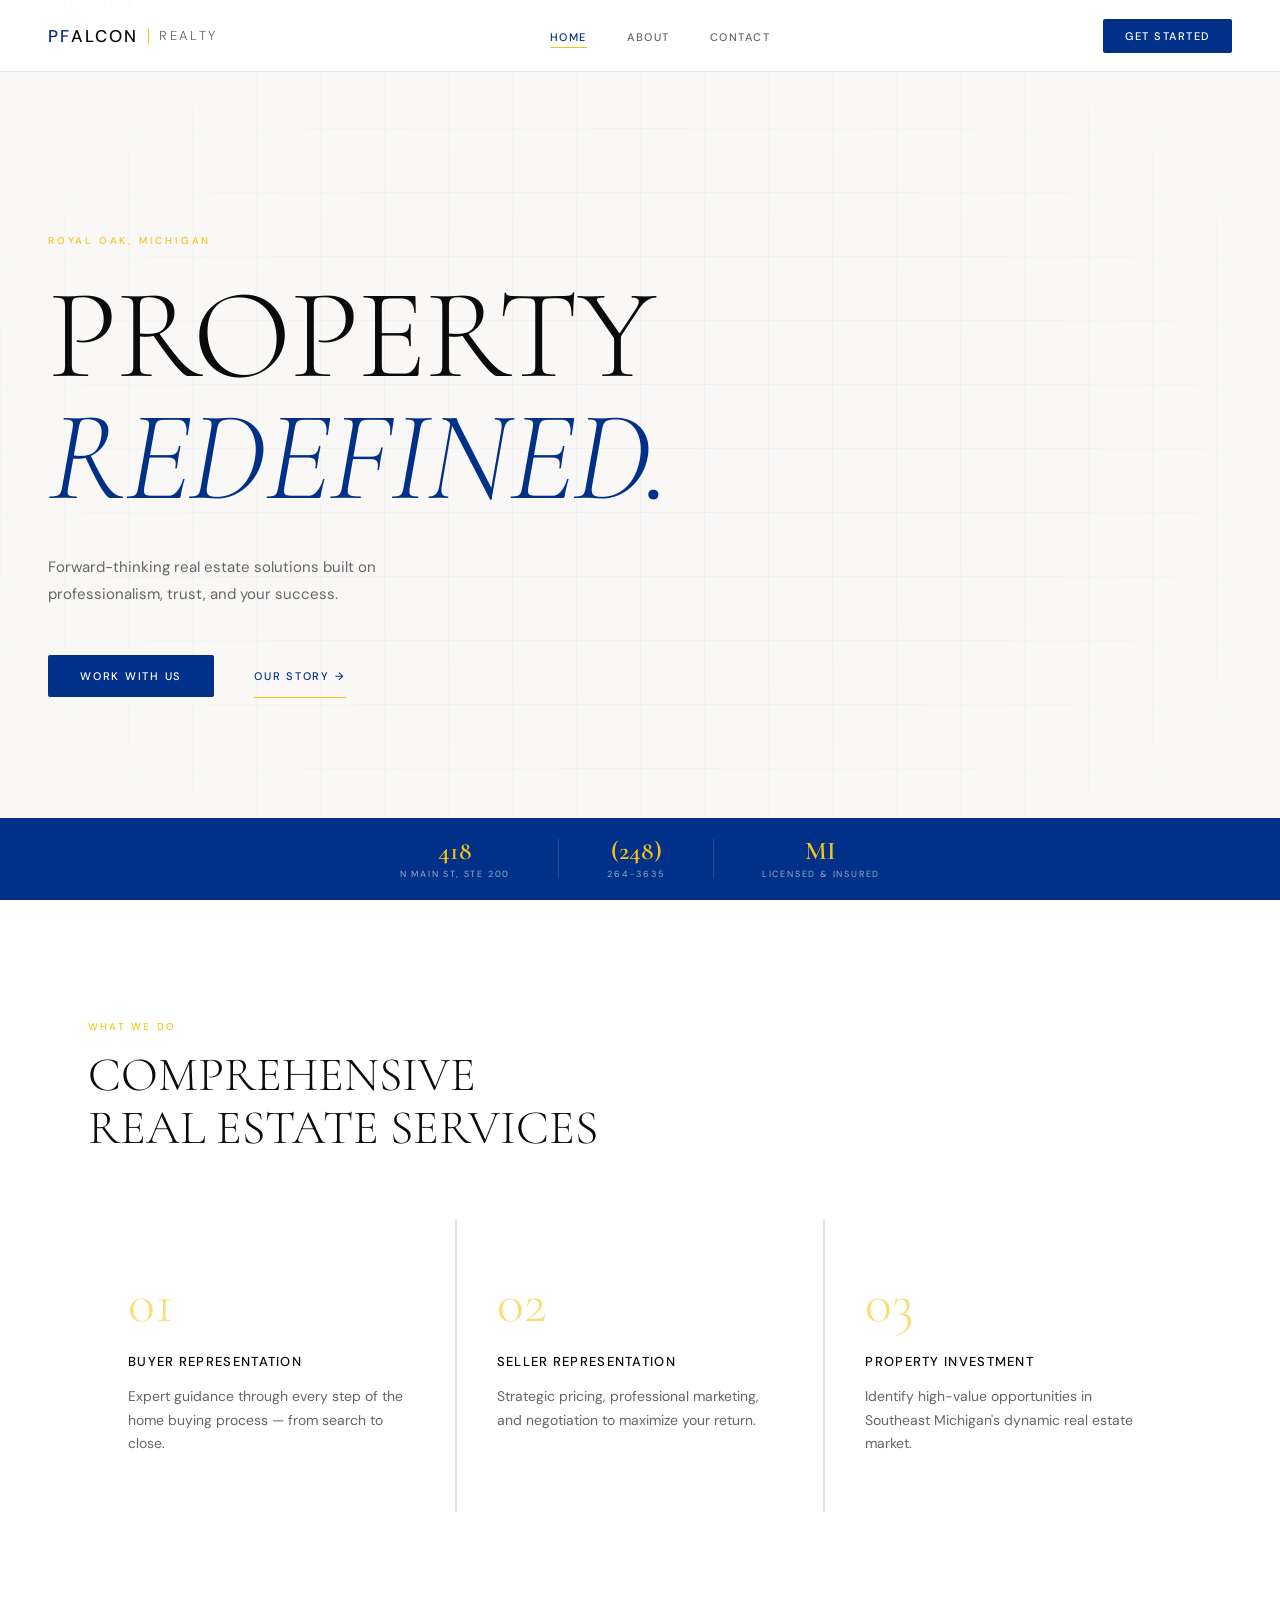
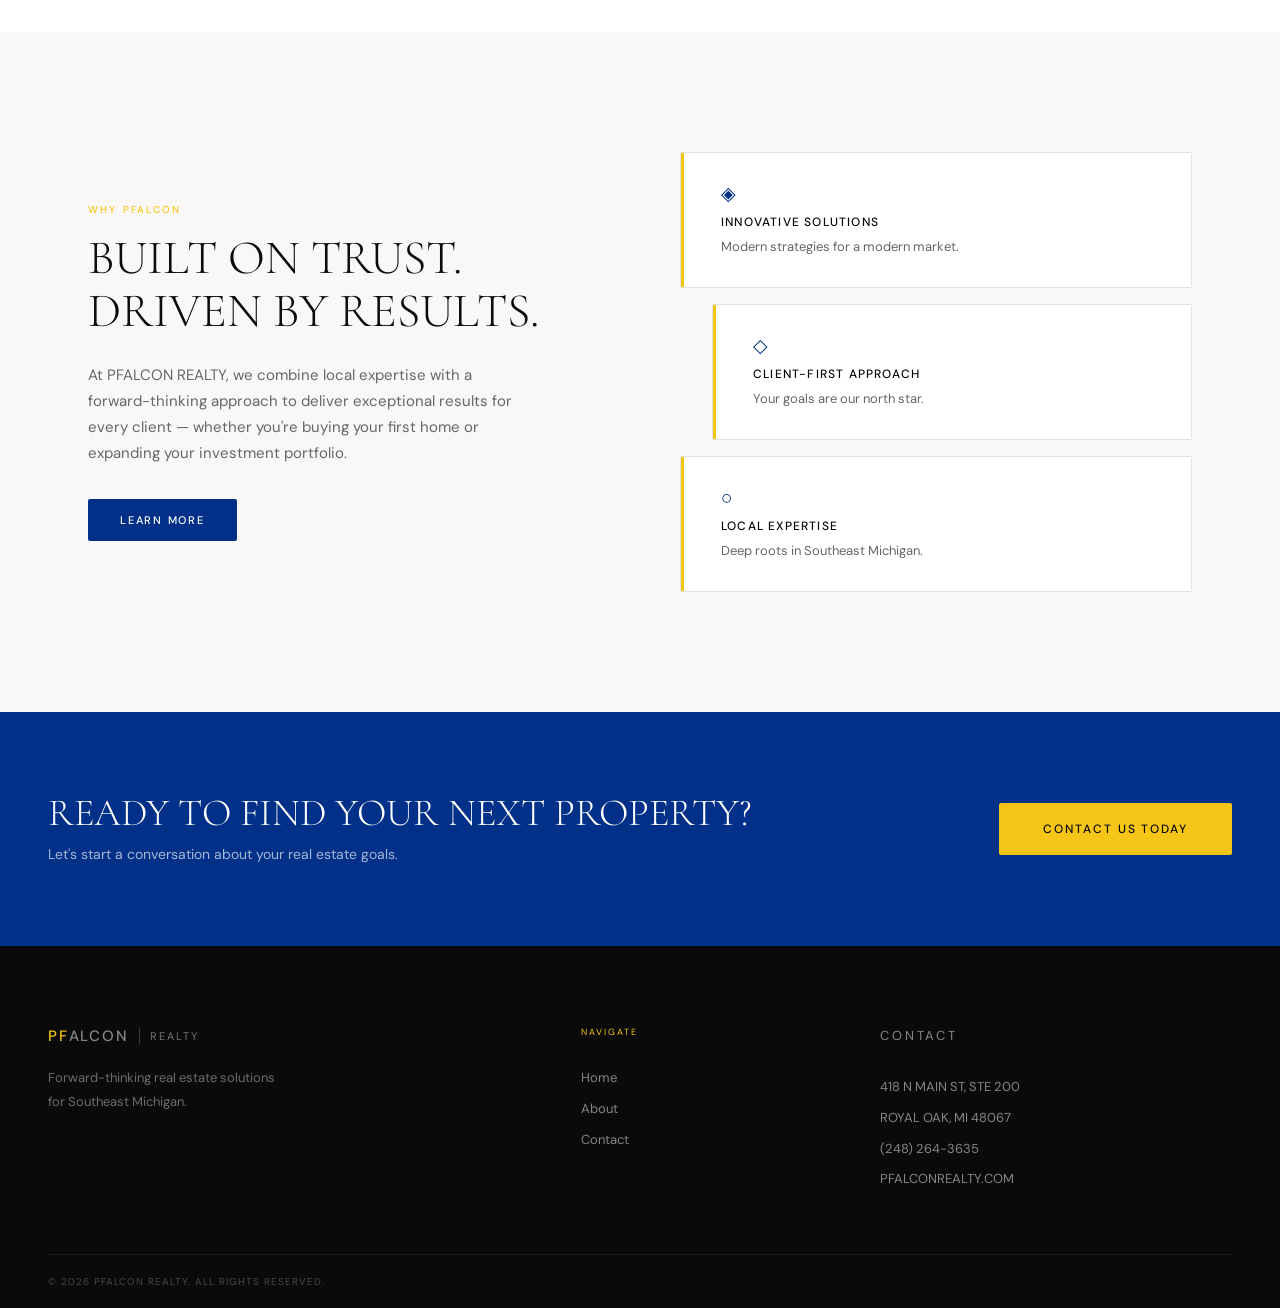
==== index.html @ b70e57a1 "Initial commit - PFALCON REALTY site" ====
<!DOCTYPE html>
<html lang="en">
<head>
<meta charset="UTF-8">
<meta name="viewport" content="width=device-width, initial-scale=1.0">
<title>PFALCON REALTY — Royal Oak, MI</title>
<link rel="preconnect" href="https://fonts.googleapis.com">
<link href="https://fonts.googleapis.com/css2?family=Cormorant+Garamond:wght@300;400;600&family=DM+Sans:wght@300;400;500&display=swap" rel="stylesheet">
<link rel="stylesheet" href="css/style.css">
</head>
<body>

<!-- NAV -->
<nav class="nav">
  <a href="index.html" class="wordmark">
    <span class="wm-pf">PF</span><span class="wm-alcon">ALCON</span>
    <span class="wm-divider"></span>
    <span class="wm-realty">REALTY</span>
  </a>
  <ul class="nav-links">
    <li><a href="index.html" class="active">HOME</a></li>
    <li><a href="about.html">ABOUT</a></li>
    <li><a href="contact.html">CONTACT</a></li>
  </ul>
  <a href="contact.html" class="nav-cta">GET STARTED</a>
  <button class="nav-toggle" aria-label="menu">
    <span></span><span></span>
  </button>
</nav>

<!-- MOBILE MENU -->
<div class="mobile-menu">
  <ul>
    <li><a href="index.html">HOME</a></li>
    <li><a href="about.html">ABOUT</a></li>
    <li><a href="contact.html">CONTACT</a></li>
    <li><a href="contact.html" class="mobile-cta">GET STARTED</a></li>
  </ul>
</div>

<!-- HERO -->
<section class="hero">
  <div class="hero-bg">
    <div class="hero-grid"></div>
  </div>
  <div class="hero-content">
    <div class="hero-eyebrow reveal">ROYAL OAK, MICHIGAN</div>
    <h1 class="hero-headline reveal reveal-delay-1">
      PROPERTY<br>
      <span class="headline-accent">REDEFINED.</span>
    </h1>
    <p class="hero-sub reveal reveal-delay-2">
      Forward-thinking real estate solutions built on<br>
      professionalism, trust, and your success.
    </p>
    <div class="hero-actions reveal reveal-delay-3">
      <a href="contact.html" class="btn-primary">WORK WITH US</a>
      <a href="about.html" class="btn-ghost">OUR STORY →</a>
    </div>
  </div>
  <div class="hero-stat-bar reveal reveal-delay-4">
    <div class="stat">
      <span class="stat-num">418</span>
      <span class="stat-label">N MAIN ST, STE 200</span>
    </div>
    <div class="stat-divider"></div>
    <div class="stat">
      <span class="stat-num">(248)</span>
      <span class="stat-label">264-3635</span>
    </div>
    <div class="stat-divider"></div>
    <div class="stat">
      <span class="stat-num">MI</span>
      <span class="stat-label">LICENSED & INSURED</span>
    </div>
  </div>
</section>

<!-- SERVICES -->
<section class="services">
  <div class="container">
    <div class="section-header reveal">
      <span class="section-tag">WHAT WE DO</span>
      <h2>COMPREHENSIVE<br>REAL ESTATE SERVICES</h2>
    </div>
    <div class="services-grid">
      <div class="service-card reveal">
        <div class="service-num">01</div>
        <h3>BUYER REPRESENTATION</h3>
        <p>Expert guidance through every step of the home buying process — from search to close.</p>
        <div class="service-line"></div>
      </div>
      <div class="service-card reveal reveal-delay-1">
        <div class="service-num">02</div>
        <h3>SELLER REPRESENTATION</h3>
        <p>Strategic pricing, professional marketing, and negotiation to maximize your return.</p>
        <div class="service-line"></div>
      </div>
      <div class="service-card reveal reveal-delay-2">
        <div class="service-num">03</div>
        <h3>PROPERTY INVESTMENT</h3>
        <p>Identify high-value opportunities in Southeast Michigan's dynamic real estate market.</p>
        <div class="service-line"></div>
      </div>
    </div>
  </div>
</section>

<!-- VALUE PROP -->
<section class="value">
  <div class="value-inner">
    <div class="value-text reveal">
      <span class="section-tag">WHY PFALCON</span>
      <h2>BUILT ON TRUST.<br>DRIVEN BY RESULTS.</h2>
      <p>At PFALCON REALTY, we combine local expertise with a forward-thinking approach to deliver exceptional results for every client — whether you're buying your first home or expanding your investment portfolio.</p>
      <a href="about.html" class="btn-primary" style="margin-top:2rem;display:inline-block;">LEARN MORE</a>
    </div>
    <div class="value-visual reveal reveal-delay-1">
      <div class="value-card">
        <div class="vc-accent"></div>
        <div class="vc-content">
          <div class="vc-icon">◈</div>
          <h4>INNOVATIVE SOLUTIONS</h4>
          <p>Modern strategies for a modern market.</p>
        </div>
      </div>
      <div class="value-card offset">
        <div class="vc-accent"></div>
        <div class="vc-content">
          <div class="vc-icon">◇</div>
          <h4>CLIENT-FIRST APPROACH</h4>
          <p>Your goals are our north star.</p>
        </div>
      </div>
      <div class="value-card">
        <div class="vc-accent"></div>
        <div class="vc-content">
          <div class="vc-icon">○</div>
          <h4>LOCAL EXPERTISE</h4>
          <p>Deep roots in Southeast Michigan.</p>
        </div>
      </div>
    </div>
  </div>
</section>

<!-- CTA STRIP -->
<section class="cta-strip reveal">
  <div class="cta-strip-inner">
    <div class="cta-strip-text">
      <h2>READY TO FIND YOUR NEXT PROPERTY?</h2>
      <p>Let's start a conversation about your real estate goals.</p>
    </div>
    <a href="contact.html" class="btn-primary btn-large">CONTACT US TODAY</a>
  </div>
</section>

<!-- FOOTER -->
<footer class="footer">
  <div class="footer-inner">
    <div class="footer-brand">
      <div class="wordmark wordmark-sm">
        <span class="wm-pf">PF</span><span class="wm-alcon">ALCON</span>
        <span class="wm-divider"></span>
        <span class="wm-realty">REALTY</span>
      </div>
      <p>Forward-thinking real estate solutions<br>for Southeast Michigan.</p>
    </div>
    <div class="footer-links">
      <span class="footer-label">NAVIGATE</span>
      <a href="index.html">Home</a>
      <a href="about.html">About</a>
      <a href="contact.html">Contact</a>
    </div>
    <div class="footer-contact">
      <span class="footer-label">CONTACT</span>
      <span>418 N MAIN ST, STE 200</span>
      <span>ROYAL OAK, MI 48067</span>
      <a href="tel:2482643635">(248) 264-3635</a>
      <a href="http://www.pfalconrealty.com">PFALCONREALTY.COM</a>
    </div>
  </div>
  <div class="footer-bottom">
    <span>© 2026 PFALCON REALTY. ALL RIGHTS RESERVED.</span>
  </div>
</footer>

<script src="js/main.js"></script>
</body>
</html>
---- css/style.css ----
/* ── PFALCON REALTY — Global Styles ──────────────────────────────────────── */

:root {
  --maize: #F5C518;
  --maize-light: #FDE87A;
  --blue: #003087;
  --blue-mid: #0047AB;
  --silver: #C0C0C0;
  --white: #FFFFFF;
  --off-white: #F9F8F6;
  --dark: #0A0A0A;
  --dark-mid: #1A1A1A;
  --text: #2C2C2C;
  --text-mid: #666666;
  --border: #E5E3DF;

  --font-display: 'Cormorant Garamond', Georgia, serif;
  --font-body: 'DM Sans', sans-serif;

  --nav-h: 72px;
  --max-w: 1200px;
  --radius: 2px;
  --transition: 0.3s cubic-bezier(0.4, 0, 0.2, 1);
}

*, *::before, *::after { box-sizing: border-box; margin: 0; padding: 0; }

html { scroll-behavior: smooth; }

body {
  font-family: var(--font-body);
  color: var(--text);
  background: var(--white);
  -webkit-font-smoothing: antialiased;
  overflow-x: hidden;
}

img { max-width: 100%; display: block; }
a { text-decoration: none; color: inherit; }

/* ── WORDMARK ──────────────────────────────────────────────────────────────── */
.wordmark {
  display: flex;
  align-items: center;
  gap: 0;
  font-family: var(--font-body);
  font-weight: 500;
  font-size: 17px;
  letter-spacing: 0.12em;
  color: var(--dark);
  text-decoration: none;
}

.wm-pf { color: var(--blue); font-weight: 500; }
.wm-alcon { color: var(--dark); }

.wm-divider {
  display: inline-block;
  width: 1px;
  height: 16px;
  background: var(--maize);
  margin: 0 10px;
}

.wm-realty {
  color: var(--text-mid);
  font-size: 13px;
  letter-spacing: 0.18em;
  font-weight: 300;
}

.wordmark-sm { font-size: 15px; }
.wordmark-sm .wm-realty { font-size: 11px; }

/* ── NAV ───────────────────────────────────────────────────────────────────── */
.nav {
  position: fixed;
  top: 0; left: 0; right: 0;
  height: var(--nav-h);
  display: flex;
  align-items: center;
  justify-content: space-between;
  padding: 0 48px;
  background: rgba(255,255,255,0.96);
  backdrop-filter: blur(12px);
  border-bottom: 1px solid var(--border);
  z-index: 100;
  transition: var(--transition);
}

.nav.scrolled {
  box-shadow: 0 2px 24px rgba(0,0,0,0.06);
}

.nav-links {
  display: flex;
  list-style: none;
  gap: 40px;
}

.nav-links a {
  font-family: var(--font-body);
  font-size: 11px;
  font-weight: 500;
  letter-spacing: 0.14em;
  color: var(--text-mid);
  transition: color var(--transition);
  position: relative;
  padding-bottom: 2px;
}

.nav-links a::after {
  content: '';
  position: absolute;
  bottom: -2px; left: 0;
  width: 0; height: 1.5px;
  background: var(--maize);
  transition: width var(--transition);
}

.nav-links a:hover,
.nav-links a.active {
  color: var(--blue);
}

.nav-links a.active::after,
.nav-links a:hover::after { width: 100%; }

.nav-cta {
  font-family: var(--font-body);
  font-size: 11px;
  font-weight: 500;
  letter-spacing: 0.14em;
  color: var(--white);
  background: var(--blue);
  padding: 10px 22px;
  border-radius: var(--radius);
  transition: background var(--transition), transform var(--transition);
}

.nav-cta:hover {
  background: var(--blue-mid);
  transform: translateY(-1px);
}

.nav-toggle {
  display: none;
  flex-direction: column;
  gap: 5px;
  background: none;
  border: none;
  cursor: pointer;
  padding: 4px;
}

.nav-toggle span {
  display: block;
  width: 22px;
  height: 1.5px;
  background: var(--dark);
  transition: var(--transition);
}

/* ── MOBILE MENU ──────────────────────────────────────────────────────────── */
.mobile-menu {
  position: fixed;
  top: var(--nav-h);
  left: 0; right: 0;
  background: var(--white);
  border-bottom: 1px solid var(--border);
  padding: 24px 48px;
  z-index: 99;
  transform: translateY(-110%);
  transition: transform var(--transition);
}

.mobile-menu.open { transform: translateY(0); }

.mobile-menu ul { list-style: none; }

.mobile-menu li { 
  padding: 12px 0;
  border-bottom: 1px solid var(--border);
}

.mobile-menu a {
  font-family: var(--font-body);
  font-size: 13px;
  font-weight: 500;
  letter-spacing: 0.12em;
  color: var(--text);
}

.mobile-cta {
  color: var(--blue) !important;
}

/* ── BUTTONS ──────────────────────────────────────────────────────────────── */
.btn-primary {
  display: inline-block;
  font-family: var(--font-body);
  font-size: 11px;
  font-weight: 500;
  letter-spacing: 0.16em;
  color: var(--white);
  background: var(--blue);
  padding: 14px 32px;
  border-radius: var(--radius);
  transition: background var(--transition), transform var(--transition), box-shadow var(--transition);
  border: none;
  cursor: pointer;
}

.btn-primary:hover {
  background: var(--blue-mid);
  transform: translateY(-2px);
  box-shadow: 0 8px 24px rgba(0,48,135,0.25);
}

.btn-ghost {
  display: inline-block;
  font-family: var(--font-body);
  font-size: 11px;
  font-weight: 500;
  letter-spacing: 0.16em;
  color: var(--blue);
  padding: 14px 0;
  border-bottom: 1.5px solid var(--maize);
  transition: color var(--transition);
}

.btn-ghost:hover { color: var(--blue-mid); }

.btn-large { padding: 18px 44px; font-size: 12px; }
.btn-full { width: 100%; text-align: center; }

/* ── TYPOGRAPHY UTILITIES ─────────────────────────────────────────────────── */
.section-tag {
  display: block;
  font-family: var(--font-body);
  font-size: 10px;
  font-weight: 500;
  letter-spacing: 0.22em;
  color: var(--maize);
  margin-bottom: 16px;
}

h1, h2, h3 {
  font-family: var(--font-display);
  font-weight: 300;
  line-height: 1.1;
}

h2 {
  font-size: clamp(2rem, 4vw, 3rem);
  margin-bottom: 24px;
}

h3 {
  font-size: 1.1rem;
  font-family: var(--font-body);
  font-weight: 500;
  letter-spacing: 0.08em;
  margin-bottom: 12px;
}

p {
  font-size: 15px;
  line-height: 1.75;
  color: var(--text-mid);
}

.container {
  max-width: var(--max-w);
  margin: 0 auto;
  padding: 0 48px;
}

/* ── REVEAL ANIMATIONS ────────────────────────────────────────────────────── */
.reveal {
  opacity: 0;
  transform: translateY(24px);
  transition: opacity 0.7s ease, transform 0.7s ease;
}

.reveal.visible {
  opacity: 1;
  transform: translateY(0);
}

.reveal-delay-1 { transition-delay: 0.12s; }
.reveal-delay-2 { transition-delay: 0.24s; }
.reveal-delay-3 { transition-delay: 0.36s; }
.reveal-delay-4 { transition-delay: 0.48s; }

/* ── SECTION HEADERS ──────────────────────────────────────────────────────── */
.section-header {
  margin-bottom: 64px;
}

.section-header h2 { color: var(--dark); }

/* ── HERO ─────────────────────────────────────────────────────────────────── */
.hero {
  min-height: 100vh;
  display: flex;
  flex-direction: column;
  justify-content: center;
  padding: calc(var(--nav-h) + 80px) 48px 0;
  position: relative;
  overflow: hidden;
  background: var(--off-white);
}

.hero-bg {
  position: absolute;
  inset: 0;
  pointer-events: none;
}

.hero-grid {
  position: absolute;
  inset: 0;
  background-image:
    linear-gradient(rgba(0,48,135,0.04) 1px, transparent 1px),
    linear-gradient(90deg, rgba(0,48,135,0.04) 1px, transparent 1px);
  background-size: 64px 64px;
  mask-image: radial-gradient(ellipse 80% 80% at 50% 50%, black, transparent);
}

.hero-content {
  max-width: var(--max-w);
  margin: 0 auto;
  width: 100%;
  padding-bottom: 120px;
}

.hero-eyebrow {
  font-family: var(--font-body);
  font-size: 10px;
  font-weight: 500;
  letter-spacing: 0.28em;
  color: var(--maize);
  margin-bottom: 28px;
  display: block;
}

.hero-headline {
  font-family: var(--font-display);
  font-size: clamp(4rem, 10vw, 8rem);
  font-weight: 300;
  line-height: 0.95;
  color: var(--dark);
  margin-bottom: 36px;
  letter-spacing: -0.01em;
}

.headline-accent {
  color: var(--blue);
  font-style: italic;
}

.hero-sub {
  font-size: 15px;
  line-height: 1.75;
  color: var(--text-mid);
  max-width: 480px;
  margin-bottom: 48px;
}

.hero-actions {
  display: flex;
  align-items: center;
  gap: 40px;
}

.hero-stat-bar {
  position: absolute;
  bottom: 0; left: 0; right: 0;
  display: flex;
  align-items: center;
  justify-content: center;
  gap: 0;
  background: var(--blue);
  padding: 20px 48px;
}

.stat {
  display: flex;
  flex-direction: column;
  align-items: center;
  padding: 0 48px;
}

.stat-num {
  font-family: var(--font-display);
  font-size: 1.6rem;
  font-weight: 600;
  color: var(--maize);
  line-height: 1;
}

.stat-label {
  font-family: var(--font-body);
  font-size: 9px;
  letter-spacing: 0.2em;
  color: rgba(255,255,255,0.6);
  margin-top: 4px;
}

.stat-divider {
  width: 1px;
  height: 40px;
  background: rgba(255,255,255,0.15);
}

/* ── SERVICES ─────────────────────────────────────────────────────────────── */
.services {
  padding: 120px 0;
  background: var(--white);
}

.services-grid {
  display: grid;
  grid-template-columns: repeat(3, 1fr);
  gap: 2px;
  background: var(--border);
}

.service-card {
  background: var(--white);
  padding: 56px 40px;
  position: relative;
  transition: background var(--transition);
}

.service-card:hover {
  background: var(--off-white);
}

.service-num {
  font-family: var(--font-display);
  font-size: 3.5rem;
  font-weight: 300;
  color: var(--maize);
  line-height: 1;
  margin-bottom: 24px;
  opacity: 0.6;
}

.service-card h3 {
  color: var(--dark);
  margin-bottom: 16px;
  font-size: 13px;
  letter-spacing: 0.1em;
}

.service-card p {
  font-size: 14px;
  line-height: 1.7;
}

.service-line {
  position: absolute;
  bottom: 0; left: 40px;
  width: 0; height: 2px;
  background: var(--maize);
  transition: width 0.5s ease;
}

.service-card:hover .service-line { width: calc(100% - 80px); }

/* ── VALUE SECTION ────────────────────────────────────────────────────────── */
.value {
  background: var(--off-white);
  padding: 120px 0;
}

.value-inner {
  max-width: var(--max-w);
  margin: 0 auto;
  padding: 0 48px;
  display: grid;
  grid-template-columns: 1fr 1fr;
  gap: 80px;
  align-items: center;
}

.value-text h2 { color: var(--dark); }
.value-text p { max-width: 440px; }

.value-visual {
  display: flex;
  flex-direction: column;
  gap: 16px;
}

.value-card {
  background: var(--white);
  border: 1px solid var(--border);
  border-radius: var(--radius);
  padding: 28px 32px;
  position: relative;
  overflow: hidden;
  transition: transform var(--transition), box-shadow var(--transition);
}

.value-card:hover {
  transform: translateX(8px);
  box-shadow: -4px 0 0 var(--maize), 0 4px 24px rgba(0,0,0,0.06);
}

.value-card.offset { margin-left: 32px; }

.vc-accent {
  position: absolute;
  left: 0; top: 0; bottom: 0;
  width: 3px;
  background: var(--maize);
}

.vc-content { padding-left: 8px; }

.vc-icon {
  font-size: 1.2rem;
  color: var(--blue);
  margin-bottom: 8px;
}

.value-card h4 {
  font-family: var(--font-body);
  font-size: 12px;
  font-weight: 500;
  letter-spacing: 0.1em;
  color: var(--dark);
  margin-bottom: 6px;
}

.value-card p { font-size: 13px; }

/* ── CTA STRIP ────────────────────────────────────────────────────────────── */
.cta-strip {
  background: var(--blue);
  padding: 80px 48px;
}

.cta-strip-inner {
  max-width: var(--max-w);
  margin: 0 auto;
  display: flex;
  align-items: center;
  justify-content: space-between;
  gap: 40px;
}

.cta-strip-text h2 {
  color: var(--white);
  font-size: clamp(1.5rem, 3vw, 2.4rem);
  margin-bottom: 8px;
}

.cta-strip-text p {
  color: rgba(255,255,255,0.65);
  font-size: 14px;
}

.cta-strip .btn-primary {
  background: var(--maize);
  color: var(--dark);
  white-space: nowrap;
}

.cta-strip .btn-primary:hover {
  background: var(--maize-light);
  box-shadow: 0 8px 24px rgba(245,197,24,0.35);
}

/* ── FOOTER ───────────────────────────────────────────────────────────────── */
.footer {
  background: var(--dark);
  padding: 80px 48px 0;
}

.footer-inner {
  max-width: var(--max-w);
  margin: 0 auto;
  display: grid;
  grid-template-columns: 2fr 1fr 1.5fr;
  gap: 64px;
  padding-bottom: 64px;
  border-bottom: 1px solid rgba(255,255,255,0.08);
}

.footer-brand .wordmark { margin-bottom: 20px; }
.footer-brand .wm-alcon,
.footer-brand .wm-realty { color: rgba(255,255,255,0.5); }
.footer-brand .wm-pf { color: var(--maize); }
.footer-brand .wm-divider { background: rgba(255,255,255,0.2); }
.footer-brand p { font-size: 13px; color: rgba(255,255,255,0.4); line-height: 1.8; }

.footer-label {
  display: block;
  font-size: 9px;
  letter-spacing: 0.22em;
  color: var(--maize);
  margin-bottom: 20px;
}

.footer-links,
.footer-contact {
  display: flex;
  flex-direction: column;
  gap: 10px;
}

.footer-links a,
.footer-contact a,
.footer-contact span {
  font-size: 13px;
  color: rgba(255,255,255,0.5);
  transition: color var(--transition);
  line-height: 1.6;
}

.footer-links a:hover,
.footer-contact a:hover { color: var(--white); }

.footer-bottom {
  max-width: var(--max-w);
  margin: 0 auto;
  padding: 20px 0;
  display: flex;
  justify-content: space-between;
}

.footer-bottom span {
  font-size: 10px;
  letter-spacing: 0.1em;
  color: rgba(255,255,255,0.25);
}

/* ── PAGE HERO ────────────────────────────────────────────────────────────── */
.page-hero {
  padding: calc(var(--nav-h) + 100px) 48px 80px;
  background: var(--off-white);
  position: relative;
  overflow: hidden;
  max-width: 100%;
}

.page-hero-content {
  max-width: var(--max-w);
  margin: 0 auto;
}

.page-hero h1 {
  font-size: clamp(3rem, 7vw, 6rem);
  font-weight: 300;
  color: var(--dark);
  margin-top: 16px;
}

.page-hero-line {
  position: absolute;
  bottom: 0; left: 0; right: 0;
  height: 3px;
  background: linear-gradient(90deg, var(--maize) 0%, var(--blue) 100%);
}

/* ── ABOUT PAGE ───────────────────────────────────────────────────────────── */
.mission {
  padding: 120px 0;
  background: var(--white);
}

.mission-grid {
  max-width: var(--max-w);
  margin: 0 auto;
  padding: 0 48px;
  display: grid;
  grid-template-columns: 1fr 1fr;
  gap: 80px;
  align-items: start;
}

.mission-text h2 {
  font-family: var(--font-body);
  font-size: 11px;
  font-weight: 500;
  letter-spacing: 0.2em;
  color: var(--text-mid);
  margin-bottom: 24px;
}

.mission-lead {
  font-family: var(--font-display);
  font-size: 1.5rem;
  line-height: 1.5;
  color: var(--dark);
  font-weight: 300;
  margin-bottom: 24px;
}

.mission-text p {
  margin-bottom: 16px;
  font-size: 15px;
}

.mission-accent-block {
  background: var(--off-white);
  border: 1px solid var(--border);
  padding: 48px;
  position: relative;
}

.mab-line {
  position: absolute;
  top: 0; left: 0;
  width: 48px; height: 3px;
  background: var(--maize);
}

.mission-accent-block blockquote {
  font-family: var(--font-display);
  font-size: 1.4rem;
  font-weight: 300;
  line-height: 1.5;
  color: var(--dark);
  font-style: italic;
  margin-bottom: 24px;
}

.mission-accent-block cite {
  font-size: 10px;
  letter-spacing: 0.2em;
  color: var(--text-mid);
  font-style: normal;
}

.values-section {
  padding: 120px 0;
  background: var(--off-white);
}

.values-grid {
  display: grid;
  grid-template-columns: repeat(4, 1fr);
  gap: 2px;
  background: var(--border);
}

.value-item {
  background: var(--off-white);
  padding: 48px 32px;
  transition: background var(--transition);
}

.value-item:hover { background: var(--white); }

.vi-num {
  font-family: var(--font-display);
  font-size: 2.5rem;
  font-weight: 300;
  color: var(--blue);
  opacity: 0.3;
  margin-bottom: 20px;
  line-height: 1;
}

.value-item h3 { color: var(--dark); margin-bottom: 12px; }
.value-item p { font-size: 13px; line-height: 1.7; }

.approach {
  padding: 120px 0;
  background: var(--white);
}

.approach-inner {
  max-width: var(--max-w);
  margin: 0 auto;
  padding: 0 48px;
}

.approach-label { margin-bottom: 64px; }

.approach-steps {
  display: flex;
  flex-direction: column;
  gap: 0;
  border-top: 1px solid var(--border);
}

.approach-step {
  display: grid;
  grid-template-columns: 100px 1fr;
  gap: 48px;
  padding: 48px 0;
  border-bottom: 1px solid var(--border);
  align-items: start;
  transition: background var(--transition);
}

.approach-step:hover { padding-left: 16px; }

.as-num {
  font-family: var(--font-display);
  font-size: 2rem;
  font-weight: 300;
  color: var(--maize);
  line-height: 1;
  padding-top: 4px;
}

.as-content h3 { color: var(--dark); margin-bottom: 8px; }
.as-content p { font-size: 14px; max-width: 560px; }

/* ── CONTACT PAGE ─────────────────────────────────────────────────────────── */
.contact-section {
  padding: 80px 0 120px;
  background: var(--white);
}

.contact-grid {
  max-width: var(--max-w);
  margin: 0 auto;
  padding: 0 48px;
  display: grid;
  grid-template-columns: 1fr 1.4fr;
  gap: 80px;
  align-items: start;
}

.contact-info h2 {
  font-family: var(--font-body);
  font-size: 13px;
  font-weight: 500;
  letter-spacing: 0.14em;
  color: var(--dark);
  margin-bottom: 20px;
}

.contact-info > p {
  font-size: 15px;
  line-height: 1.75;
  margin-bottom: 48px;
}

.contact-details {
  display: flex;
  flex-direction: column;
  gap: 32px;
  margin-bottom: 48px;
}

.cd-item {
  display: flex;
  flex-direction: column;
  gap: 6px;
  padding-bottom: 32px;
  border-bottom: 1px solid var(--border);
}

.cd-item:last-child { border-bottom: none; }

.cd-label {
  font-size: 9px;
  letter-spacing: 0.22em;
  color: var(--maize);
}

.cd-value {
  font-size: 15px;
  color: var(--text);
  line-height: 1.6;
}

.cd-link {
  transition: color var(--transition);
}

.cd-link:hover { color: var(--blue); }

.contact-availability {
  display: flex;
  align-items: center;
  gap: 10px;
  font-size: 11px;
  letter-spacing: 0.1em;
  color: var(--text-mid);
}

.ca-dot {
  width: 7px; height: 7px;
  border-radius: 50%;
  background: #22c55e;
  flex-shrink: 0;
  animation: pulse-dot 2s ease-in-out infinite;
}

@keyframes pulse-dot {
  0%, 100% { opacity: 1; transform: scale(1); }
  50% { opacity: 0.5; transform: scale(0.8); }
}

/* ── CONTACT FORM ─────────────────────────────────────────────────────────── */
.contact-form {
  display: flex;
  flex-direction: column;
  gap: 24px;
}

.form-row {
  display: grid;
  grid-template-columns: 1fr 1fr;
  gap: 16px;
}

.form-group {
  display: flex;
  flex-direction: column;
  gap: 8px;
}

.form-group label {
  font-size: 9px;
  font-weight: 500;
  letter-spacing: 0.22em;
  color: var(--text-mid);
}

.form-group input,
.form-group select,
.form-group textarea {
  font-family: var(--font-body);
  font-size: 14px;
  color: var(--text);
  background: var(--off-white);
  border: 1px solid var(--border);
  border-radius: var(--radius);
  padding: 14px 16px;
  outline: none;
  transition: border-color var(--transition), box-shadow var(--transition);
  width: 100%;
  -webkit-appearance: none;
}

.form-group input::placeholder,
.form-group textarea::placeholder {
  color: var(--silver);
}

.form-group input:focus,
.form-group select:focus,
.form-group textarea:focus {
  border-color: var(--blue);
  box-shadow: 0 0 0 3px rgba(0,48,135,0.08);
}

.form-group textarea { resize: vertical; min-height: 120px; }

.form-success {
  display: none;
  font-size: 11px;
  letter-spacing: 0.12em;
  color: #22c55e;
  text-align: center;
  padding: 16px;
  background: rgba(34,197,94,0.06);
  border: 1px solid rgba(34,197,94,0.2);
  border-radius: var(--radius);
}

.form-success.visible { display: block; }

/* ── RESPONSIVE ───────────────────────────────────────────────────────────── */
@media (max-width: 1024px) {
  .nav { padding: 0 32px; }
  .hero { padding-left: 32px; padding-right: 32px; }
  .services-grid { grid-template-columns: 1fr; }
  .value-inner { grid-template-columns: 1fr; gap: 48px; }
  .footer-inner { grid-template-columns: 1fr 1fr; gap: 40px; }
  .values-grid { grid-template-columns: repeat(2, 1fr); }
  .mission-grid { grid-template-columns: 1fr; }
  .contact-grid { grid-template-columns: 1fr; }
}

@media (max-width: 768px) {
  :root { --nav-h: 60px; }

  .nav { padding: 0 24px; }
  .nav-links, .nav-cta { display: none; }
  .nav-toggle { display: flex; }

  .hero {
    padding: calc(var(--nav-h) + 60px) 24px 120px;
  }

  .hero-stat-bar {
    flex-direction: column;
    gap: 16px;
    padding: 32px 24px;
  }

  .stat-divider { width: 40px; height: 1px; }

  .hero-actions { flex-direction: column; align-items: flex-start; gap: 20px; }

  .container { padding: 0 24px; }
  .services { padding: 80px 0; }
  .value { padding: 80px 0; }
  .value-inner { padding: 0 24px; }
  .approach-inner { padding: 0 24px; }
  .approach-step { grid-template-columns: 60px 1fr; gap: 24px; }
  .values-grid { grid-template-columns: 1fr; }
  .mission-grid { padding: 0 24px; }

  .cta-strip { padding: 60px 24px; }
  .cta-strip-inner { flex-direction: column; text-align: center; }

  .footer { padding: 60px 24px 0; }
  .footer-inner { grid-template-columns: 1fr; gap: 40px; }

  .page-hero { padding: calc(var(--nav-h) + 60px) 24px 60px; }

  .contact-grid { padding: 0 24px; }
  .form-row { grid-template-columns: 1fr; }

  .mobile-menu { padding: 24px; }
}
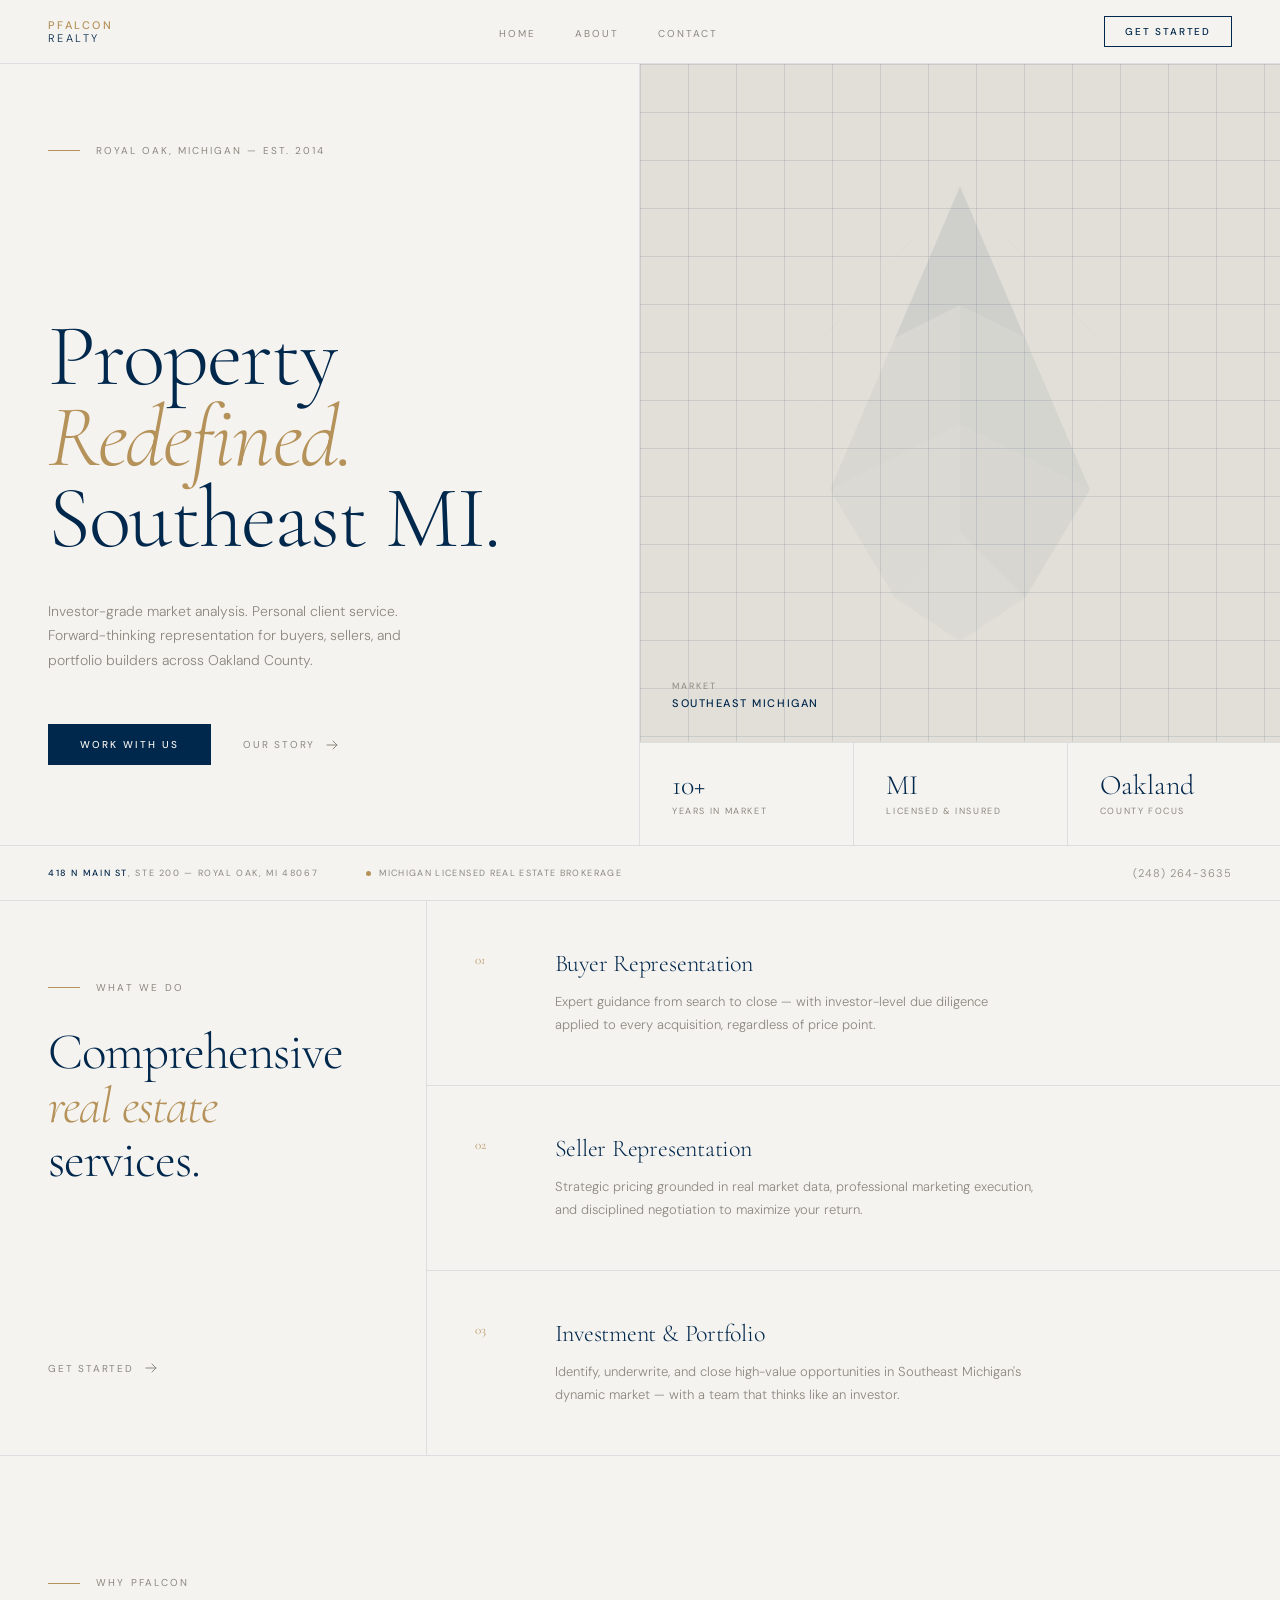
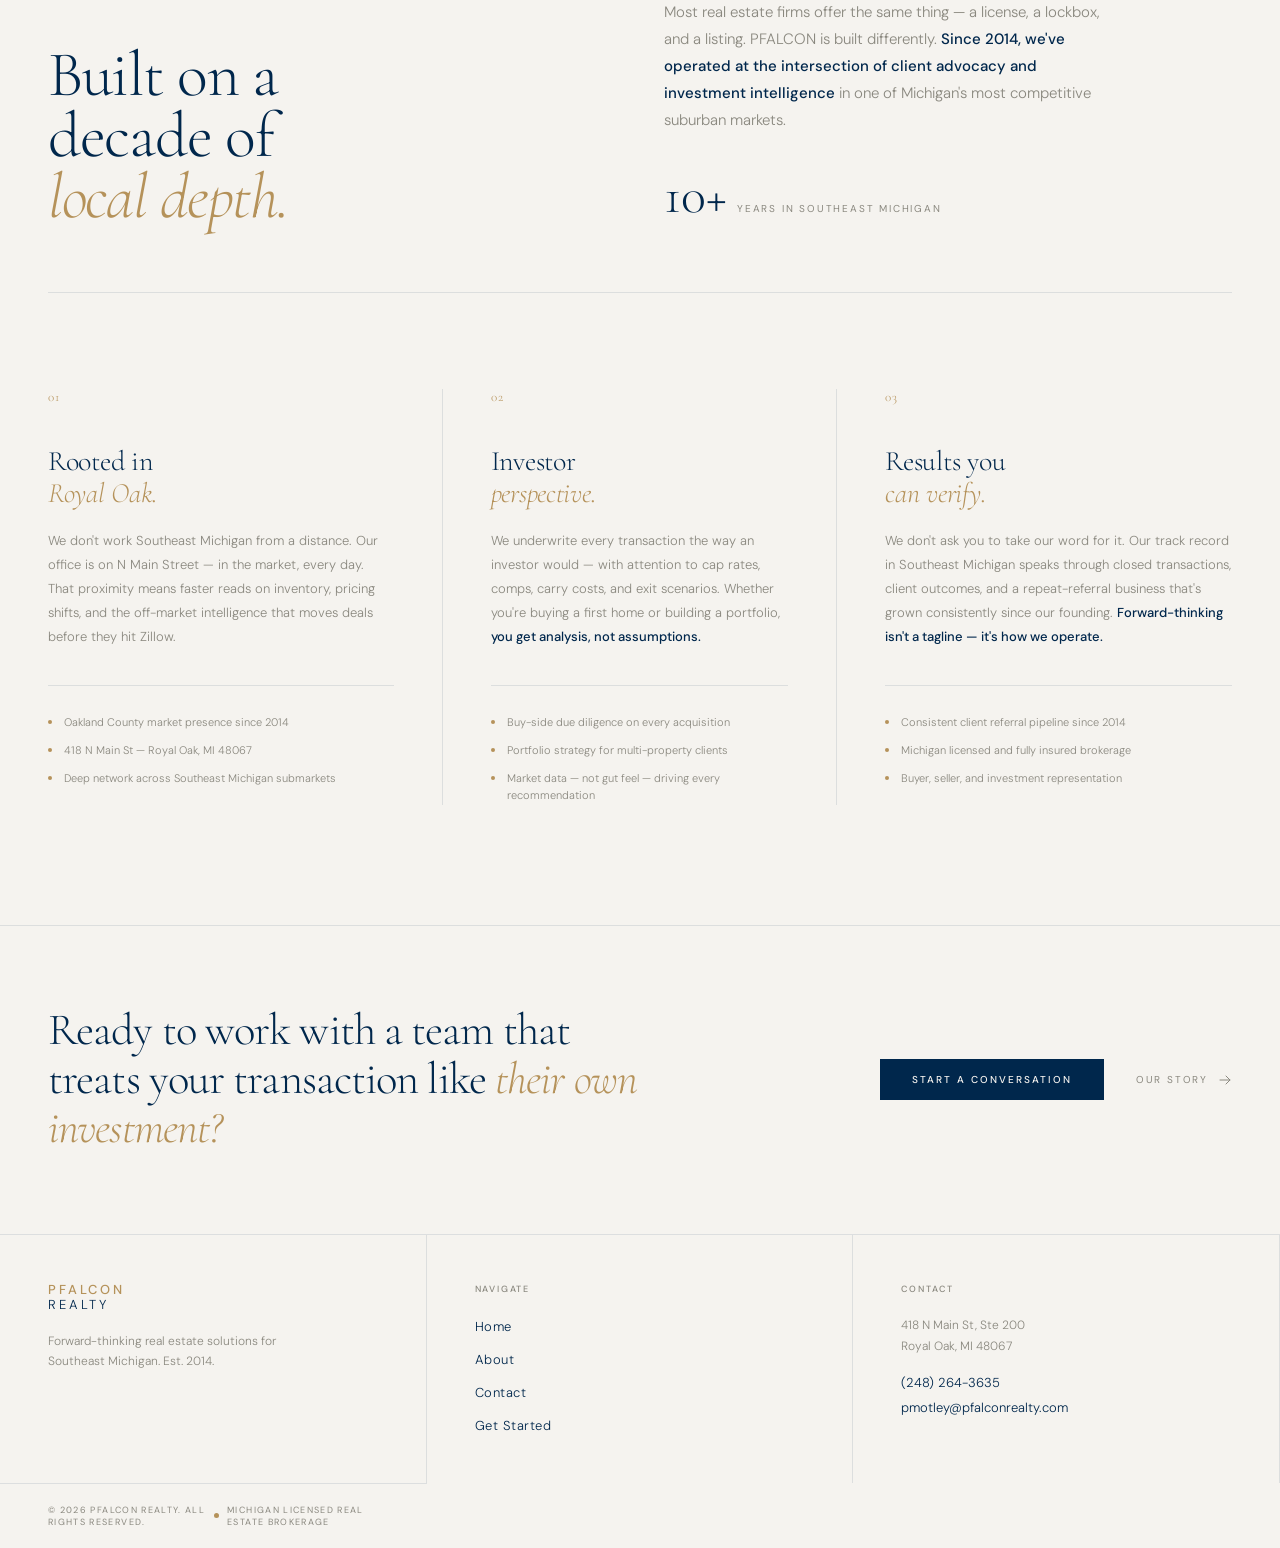
==== commit 1e21a672: "Redesign: new homepage, about, and contact pages" ====
--- a/index.html
+++ b/index.html
@@ -3,188 +3,991 @@
 <head>
 <meta charset="UTF-8">
 <meta name="viewport" content="width=device-width, initial-scale=1.0">
-<title>PFALCON REALTY — Royal Oak, MI</title>
+<title>PFALCON REALTY — Property Redefined</title>
 <link rel="preconnect" href="https://fonts.googleapis.com">
-<link href="https://fonts.googleapis.com/css2?family=Cormorant+Garamond:wght@300;400;600&family=DM+Sans:wght@300;400;500&display=swap" rel="stylesheet">
-<link rel="stylesheet" href="css/style.css">
+<link rel="preconnect" href="https://fonts.gstatic.com" crossorigin>
+<link href="https://fonts.googleapis.com/css2?family=Cormorant+Garamond:ital,wght@0,300;0,400;1,300&family=DM+Sans:wght@300;400;500&display=swap" rel="stylesheet">
+<style>
+  *, *::before, *::after { box-sizing: border-box; margin: 0; padding: 0; }
+
+  :root {
+    --ink:    #00274C;
+    --paper:  #f5f3ef;
+    --muted:  #8a887f;
+    --accent: #b5925a;
+    --rule:   rgba(0,39,76,0.1);
+    --font-display: 'Cormorant Garamond', serif;
+    --font-body:    'DM Sans', sans-serif;
+  }
+
+  html { scroll-behavior: smooth; }
+  body {
+    background: var(--paper);
+    color: var(--ink);
+    font-family: var(--font-body);
+    -webkit-font-smoothing: antialiased;
+  }
+
+  /* ════════════════════════════════
+     NAV
+  ════════════════════════════════ */
+  nav {
+    position: fixed;
+    top: 0; left: 0; right: 0;
+    z-index: 100;
+    display: flex;
+    align-items: center;
+    justify-content: space-between;
+    padding: 0 48px;
+    height: 64px;
+    background: var(--paper);
+    border-bottom: 0.5px solid var(--rule);
+    opacity: 0;
+    animation: fadeUp 0.6s ease forwards;
+  }
+  .nav-logo {
+    display: flex;
+    flex-direction: column;
+    line-height: 1;
+    text-decoration: none;
+    gap: 2px;
+  }
+  .nav-logo-top {
+    font-size: 11px;
+    font-weight: 500;
+    letter-spacing: 0.22em;
+    color: var(--accent);
+  }
+  .nav-logo-bottom {
+    font-size: 11px;
+    font-weight: 300;
+    letter-spacing: 0.22em;
+    color: var(--ink);
+  }
+  .nav-links {
+    display: flex;
+    gap: 40px;
+    list-style: none;
+  }
+  .nav-links a {
+    font-size: 10px;
+    font-weight: 400;
+    letter-spacing: 0.18em;
+    text-transform: uppercase;
+    text-decoration: none;
+    color: var(--muted);
+    transition: color 0.2s;
+  }
+  .nav-links a:hover { color: var(--ink); }
+  .nav-cta {
+    font-size: 10px;
+    font-weight: 500;
+    letter-spacing: 0.18em;
+    text-transform: uppercase;
+    text-decoration: none;
+    color: var(--ink);
+    border: 0.5px solid var(--ink);
+    padding: 8px 20px;
+    transition: background 0.2s, color 0.2s;
+  }
+  .nav-cta:hover { background: var(--ink); color: var(--paper); }
+
+  /* ════════════════════════════════
+     SHARED UTILITIES
+  ════════════════════════════════ */
+  .btn-primary {
+    display: inline-block;
+    font-size: 10px;
+    font-weight: 500;
+    letter-spacing: 0.2em;
+    text-transform: uppercase;
+    text-decoration: none;
+    color: var(--paper);
+    background: var(--ink);
+    padding: 14px 32px;
+    transition: background 0.2s, transform 0.15s;
+  }
+  .btn-primary:hover { background: var(--accent); transform: translateY(-1px); }
+
+  .btn-secondary {
+    display: inline-flex;
+    align-items: center;
+    gap: 10px;
+    font-size: 10px;
+    font-weight: 400;
+    letter-spacing: 0.18em;
+    text-transform: uppercase;
+    text-decoration: none;
+    color: var(--muted);
+    transition: color 0.2s;
+  }
+  .btn-secondary:hover { color: var(--ink); }
+  .btn-secondary svg { transition: transform 0.2s; }
+  .btn-secondary:hover svg { transform: translateX(3px); }
+
+  .section-label {
+    display: flex;
+    align-items: center;
+    gap: 16px;
+    margin-bottom: 32px;
+  }
+  .section-label-line { width: 32px; height: 0.5px; background: var(--accent); }
+  .section-label-text {
+    font-size: 10px;
+    font-weight: 400;
+    letter-spacing: 0.22em;
+    text-transform: uppercase;
+    color: var(--muted);
+  }
+
+  /* ════════════════════════════════
+     HERO
+  ════════════════════════════════ */
+  .hero {
+    min-height: 100vh;
+    padding-top: 64px;
+    display: grid;
+    grid-template-columns: 1fr 1fr;
+    grid-template-rows: 1fr auto;
+  }
+
+  .hero-left {
+    padding: 80px 48px;
+    display: flex;
+    flex-direction: column;
+    justify-content: space-between;
+    border-right: 0.5px solid var(--rule);
+  }
+
+  .hero-eyebrow {
+    display: flex;
+    align-items: center;
+    gap: 16px;
+    opacity: 0;
+    animation: fadeUp 0.7s ease 0.2s forwards;
+  }
+  .hero-eyebrow-line { width: 32px; height: 0.5px; background: var(--accent); }
+  .hero-eyebrow-text {
+    font-size: 10px;
+    font-weight: 400;
+    letter-spacing: 0.2em;
+    text-transform: uppercase;
+    color: var(--muted);
+  }
+
+  .hero-headline { margin-top: auto; padding-top: 48px; }
+  .hero-headline h1 {
+    font-family: var(--font-display);
+    font-size: clamp(52px, 7vw, 88px);
+    font-weight: 300;
+    line-height: 0.92;
+    letter-spacing: -0.02em;
+  }
+  .hero-headline h1 em { font-style: italic; color: var(--accent); }
+
+  .h1-line-1 { opacity: 0; animation: fadeUp 0.8s ease 0.35s forwards; display: block; }
+  .h1-line-2 { opacity: 0; animation: fadeUp 0.8s ease 0.50s forwards; display: block; }
+  .h1-line-3 { opacity: 0; animation: fadeUp 0.8s ease 0.65s forwards; display: block; }
+
+  .hero-sub {
+    margin-top: 40px;
+    max-width: 380px;
+    opacity: 0;
+    animation: fadeUp 0.8s ease 0.8s forwards;
+  }
+  .hero-sub p {
+    font-size: 14px;
+    font-weight: 300;
+    line-height: 1.75;
+    color: var(--muted);
+  }
+
+  .hero-actions {
+    margin-top: 52px;
+    display: flex;
+    align-items: center;
+    gap: 32px;
+    opacity: 0;
+    animation: fadeUp 0.8s ease 0.95s forwards;
+  }
+
+  .hero-right {
+    display: grid;
+    grid-template-rows: 1fr auto;
+    overflow: hidden;
+  }
+
+  .hero-visual {
+    position: relative;
+    overflow: hidden;
+    background: #e2dfd8;
+    opacity: 0;
+    animation: fadeIn 1.2s ease 0.3s forwards;
+    min-height: 400px;
+  }
+  .falcon-geo {
+    position: absolute;
+    inset: 0;
+    display: flex;
+    align-items: center;
+    justify-content: center;
+    opacity: 0.08;
+  }
+  .hero-visual::before {
+    content: '';
+    position: absolute;
+    inset: 0;
+    background-image:
+      linear-gradient(var(--rule) 1px, transparent 1px),
+      linear-gradient(90deg, var(--rule) 1px, transparent 1px);
+    background-size: 48px 48px;
+    z-index: 1;
+  }
+  .hero-location {
+    position: absolute;
+    bottom: 32px;
+    left: 32px;
+    z-index: 2;
+    opacity: 0;
+    animation: fadeUp 0.7s ease 1.1s forwards;
+  }
+  .hero-location-label {
+    font-size: 9px;
+    font-weight: 400;
+    letter-spacing: 0.22em;
+    text-transform: uppercase;
+    color: var(--muted);
+    margin-bottom: 4px;
+  }
+  .hero-location-value {
+    font-size: 11px;
+    font-weight: 500;
+    letter-spacing: 0.14em;
+    text-transform: uppercase;
+    color: var(--ink);
+  }
+
+  .hero-stats {
+    border-top: 0.5px solid var(--rule);
+    display: grid;
+    grid-template-columns: repeat(3, 1fr);
+    opacity: 0;
+    animation: fadeUp 0.7s ease 1.1s forwards;
+  }
+  .stat { padding: 28px 32px; border-left: 0.5px solid var(--rule); }
+  .stat:first-child { border-left: none; }
+  .stat-number {
+    font-family: var(--font-display);
+    font-size: 28px;
+    font-weight: 300;
+    color: var(--ink);
+    line-height: 1;
+    margin-bottom: 6px;
+  }
+  .stat-label {
+    font-size: 9px;
+    font-weight: 400;
+    letter-spacing: 0.18em;
+    text-transform: uppercase;
+    color: var(--muted);
+  }
+
+  .hero-bottom {
+    grid-column: 1 / -1;
+    border-top: 0.5px solid var(--rule);
+    display: flex;
+    align-items: center;
+    justify-content: space-between;
+    padding: 20px 48px;
+    opacity: 0;
+    animation: fadeUp 0.6s ease 1.3s forwards;
+  }
+  .hero-bottom-left { display: flex; align-items: center; gap: 48px; }
+  .hero-meta {
+    font-size: 9px;
+    font-weight: 400;
+    letter-spacing: 0.18em;
+    text-transform: uppercase;
+    color: var(--muted);
+  }
+  .hero-meta strong { font-weight: 500; color: var(--ink); }
+  .hero-license {
+    display: flex;
+    align-items: center;
+    gap: 8px;
+    font-size: 9px;
+    font-weight: 400;
+    letter-spacing: 0.15em;
+    text-transform: uppercase;
+    color: var(--muted);
+  }
+  .license-dot {
+    width: 5px; height: 5px;
+    border-radius: 50%;
+    background: var(--accent);
+    flex-shrink: 0;
+  }
+  .hero-phone {
+    font-size: 11px;
+    font-weight: 300;
+    letter-spacing: 0.1em;
+    color: var(--muted);
+    text-decoration: none;
+    transition: color 0.2s;
+  }
+  .hero-phone:hover { color: var(--ink); }
+
+  /* ════════════════════════════════
+     SERVICES
+  ════════════════════════════════ */
+  .services {
+    border-top: 0.5px solid var(--rule);
+    display: grid;
+    grid-template-columns: 1fr 2fr;
+  }
+
+  .services-left {
+    padding: 80px 48px;
+    border-right: 0.5px solid var(--rule);
+    display: flex;
+    flex-direction: column;
+    justify-content: space-between;
+  }
+  .services-heading {
+    font-family: var(--font-display);
+    font-size: clamp(32px, 4vw, 52px);
+    font-weight: 300;
+    line-height: 1.05;
+    letter-spacing: -0.02em;
+    margin-top: 24px;
+  }
+  .services-heading em { font-style: italic; color: var(--accent); }
+
+  .services-right {
+    display: grid;
+    grid-template-rows: repeat(3, 1fr);
+  }
+  .service-item {
+    padding: 48px 48px;
+    border-bottom: 0.5px solid var(--rule);
+    display: grid;
+    grid-template-columns: 48px 1fr auto;
+    gap: 32px;
+    align-items: start;
+    transition: background 0.2s;
+    cursor: default;
+  }
+  .service-item:last-child { border-bottom: none; }
+  .service-item:hover { background: rgba(0,39,76,0.02); }
+
+  .service-num {
+    font-family: var(--font-display);
+    font-size: 13px;
+    font-weight: 300;
+    color: var(--accent);
+    padding-top: 3px;
+  }
+  .service-content {}
+  .service-title {
+    font-family: var(--font-display);
+    font-size: 24px;
+    font-weight: 300;
+    color: var(--ink);
+    margin-bottom: 12px;
+    letter-spacing: -0.01em;
+  }
+  .service-desc {
+    font-size: 13px;
+    font-weight: 300;
+    line-height: 1.8;
+    color: var(--muted);
+    max-width: 480px;
+  }
+  .service-arrow {
+    opacity: 0;
+    transition: opacity 0.2s, transform 0.2s;
+    padding-top: 4px;
+  }
+  .service-item:hover .service-arrow { opacity: 1; transform: translateX(4px); }
+
+  /* ════════════════════════════════
+     WHY PFALCON
+  ════════════════════════════════ */
+  .why {
+    border-top: 0.5px solid var(--rule);
+    padding: 120px 48px;
+  }
+
+  .why-header {
+    display: grid;
+    grid-template-columns: 1fr 1fr;
+    gap: 48px;
+    margin-bottom: 96px;
+    padding-bottom: 64px;
+    border-bottom: 0.5px solid var(--rule);
+  }
+  .why-header-left { display: flex; flex-direction: column; justify-content: flex-end; }
+  .why-title {
+    font-family: var(--font-display);
+    font-size: clamp(40px, 5vw, 68px);
+    font-weight: 300;
+    line-height: 0.95;
+    letter-spacing: -0.02em;
+    margin-top: 24px;
+  }
+  .why-title em { font-style: italic; color: var(--accent); }
+
+  .why-header-right {
+    display: flex;
+    flex-direction: column;
+    justify-content: flex-end;
+    padding-bottom: 6px;
+  }
+  .why-intro {
+    font-size: 15px;
+    font-weight: 300;
+    line-height: 1.8;
+    color: var(--muted);
+    max-width: 440px;
+    margin-bottom: 36px;
+  }
+  .why-intro strong { font-weight: 500; color: var(--ink); }
+
+  .years-badge { display: inline-flex; align-items: baseline; gap: 10px; }
+  .years-number {
+    font-family: var(--font-display);
+    font-size: 52px;
+    font-weight: 300;
+    color: var(--ink);
+    line-height: 1;
+  }
+  .years-label {
+    font-size: 10px;
+    font-weight: 400;
+    letter-spacing: 0.18em;
+    text-transform: uppercase;
+    color: var(--muted);
+  }
+
+  .pillars {
+    display: grid;
+    grid-template-columns: repeat(3, 1fr);
+  }
+  .pillar {
+    padding: 0 48px 0 0;
+    border-right: 0.5px solid var(--rule);
+  }
+  .pillar:first-child { padding-left: 0; }
+  .pillar:nth-child(2) { padding-left: 48px; }
+  .pillar:last-child { border-right: none; padding-left: 48px; padding-right: 0; }
+
+  .pillar-number {
+    font-family: var(--font-display);
+    font-size: 13px;
+    font-weight: 300;
+    letter-spacing: 0.08em;
+    color: var(--accent);
+    margin-bottom: 40px;
+    display: block;
+  }
+  .pillar-heading {
+    font-family: var(--font-display);
+    font-size: 28px;
+    font-weight: 300;
+    line-height: 1.15;
+    color: var(--ink);
+    margin-bottom: 20px;
+    letter-spacing: -0.01em;
+  }
+  .pillar-heading em { font-style: italic; color: var(--accent); }
+  .pillar-body {
+    font-size: 13px;
+    font-weight: 300;
+    line-height: 1.85;
+    color: var(--muted);
+    margin-bottom: 36px;
+  }
+  .pillar-body strong { font-weight: 500; color: var(--ink); }
+
+  .pillar-proof {
+    display: flex;
+    flex-direction: column;
+    gap: 10px;
+    padding-top: 28px;
+    border-top: 0.5px solid var(--rule);
+  }
+  .proof-item {
+    display: flex;
+    align-items: flex-start;
+    gap: 12px;
+    font-size: 11px;
+    font-weight: 300;
+    line-height: 1.6;
+    color: var(--muted);
+  }
+  .proof-dot {
+    width: 4px; height: 4px;
+    border-radius: 50%;
+    background: var(--accent);
+    flex-shrink: 0;
+    margin-top: 6px;
+  }
+
+  /* ════════════════════════════════
+     CTA STRIP
+  ════════════════════════════════ */
+  .cta-strip {
+    border-top: 0.5px solid var(--rule);
+    padding: 80px 48px;
+    display: flex;
+    align-items: center;
+    justify-content: space-between;
+    gap: 48px;
+  }
+  .cta-copy {
+    font-family: var(--font-display);
+    font-size: clamp(28px, 3.5vw, 48px);
+    font-weight: 300;
+    line-height: 1.1;
+    letter-spacing: -0.02em;
+    max-width: 600px;
+  }
+  .cta-copy em { font-style: italic; color: var(--accent); }
+  .cta-actions { display: flex; align-items: center; gap: 32px; flex-shrink: 0; }
+
+  /* ════════════════════════════════
+     FOOTER
+  ════════════════════════════════ */
+  footer {
+    border-top: 0.5px solid var(--rule);
+    display: grid;
+    grid-template-columns: 1fr 1fr 1fr;
+  }
+  .footer-col {
+    padding: 48px;
+    border-right: 0.5px solid var(--rule);
+  }
+  .footer-col:last-child { border-right: none; }
+
+  .footer-logo {
+    display: flex;
+    flex-direction: column;
+    line-height: 1;
+    gap: 2px;
+    margin-bottom: 20px;
+  }
+  .footer-logo-top { font-size: 13px; font-weight: 500; letter-spacing: 0.22em; color: var(--accent); }
+  .footer-logo-bottom { font-size: 13px; font-weight: 300; letter-spacing: 0.22em; color: var(--ink); }
+
+  .footer-tagline {
+    font-size: 12px;
+    font-weight: 300;
+    line-height: 1.7;
+    color: var(--muted);
+    max-width: 240px;
+  }
+
+  .footer-nav-label {
+    font-size: 9px;
+    font-weight: 500;
+    letter-spacing: 0.2em;
+    text-transform: uppercase;
+    color: var(--muted);
+    margin-bottom: 20px;
+  }
+  .footer-nav {
+    list-style: none;
+    display: flex;
+    flex-direction: column;
+    gap: 12px;
+  }
+  .footer-nav a {
+    font-size: 13px;
+    font-weight: 300;
+    letter-spacing: 0.04em;
+    color: var(--ink);
+    text-decoration: none;
+    transition: color 0.2s;
+  }
+  .footer-nav a:hover { color: var(--accent); }
+
+  .footer-contact-label {
+    font-size: 9px;
+    font-weight: 500;
+    letter-spacing: 0.2em;
+    text-transform: uppercase;
+    color: var(--muted);
+    margin-bottom: 20px;
+  }
+  .footer-address {
+    font-size: 12px;
+    font-weight: 300;
+    line-height: 1.8;
+    color: var(--muted);
+    margin-bottom: 16px;
+  }
+  .footer-phone {
+    font-size: 13px;
+    font-weight: 300;
+    color: var(--ink);
+    text-decoration: none;
+    display: block;
+    margin-bottom: 8px;
+    transition: color 0.2s;
+  }
+  .footer-phone:hover { color: var(--accent); }
+
+  .footer-bottom {
+    border-top: 0.5px solid var(--rule);
+    padding: 20px 48px;
+    display: flex;
+    align-items: center;
+    justify-content: space-between;
+  }
+  .footer-copy {
+    font-size: 9px;
+    font-weight: 400;
+    letter-spacing: 0.15em;
+    text-transform: uppercase;
+    color: var(--muted);
+  }
+  .footer-license {
+    display: flex;
+    align-items: center;
+    gap: 8px;
+    font-size: 9px;
+    font-weight: 400;
+    letter-spacing: 0.15em;
+    text-transform: uppercase;
+    color: var(--muted);
+  }
+
+  /* ════════════════════════════════
+     SCROLL REVEAL
+  ════════════════════════════════ */
+  .reveal {
+    opacity: 0;
+    transform: translateY(20px);
+    transition: opacity 0.7s ease, transform 0.7s ease;
+  }
+  .reveal.visible {
+    opacity: 1;
+    transform: translateY(0);
+  }
+  .reveal-delay-1 { transition-delay: 0.1s; }
+  .reveal-delay-2 { transition-delay: 0.25s; }
+  .reveal-delay-3 { transition-delay: 0.4s; }
+
+  /* ════════════════════════════════
+     ANIMATIONS
+  ════════════════════════════════ */
+  @keyframes fadeUp {
+    from { opacity: 0; transform: translateY(16px); }
+    to   { opacity: 1; transform: translateY(0); }
+  }
+  @keyframes fadeIn {
+    from { opacity: 0; }
+    to   { opacity: 1; }
+  }
+
+  /* ════════════════════════════════
+     RESPONSIVE
+  ════════════════════════════════ */
+  @media (max-width: 900px) {
+    nav { padding: 0 24px; }
+    .nav-links { display: none; }
+
+    .hero { grid-template-columns: 1fr; }
+    .hero-left { padding: 48px 24px; border-right: none; border-bottom: 0.5px solid var(--rule); }
+    .hero-right { min-height: 280px; }
+    .hero-stats { grid-template-columns: repeat(3, 1fr); }
+    .stat { padding: 20px 16px; }
+    .hero-bottom { padding: 16px 24px; flex-direction: column; align-items: flex-start; gap: 12px; }
+    .hero-bottom-left { flex-direction: column; align-items: flex-start; gap: 12px; }
+
+    .services { grid-template-columns: 1fr; }
+    .services-left { padding: 48px 24px; border-right: none; border-bottom: 0.5px solid var(--rule); }
+    .services-right {}
+    .service-item { padding: 32px 24px; grid-template-columns: 32px 1fr; }
+    .service-arrow { display: none; }
+
+    .why { padding: 64px 24px; }
+    .why-header { grid-template-columns: 1fr; gap: 32px; margin-bottom: 64px; }
+    .pillars { grid-template-columns: 1fr; gap: 0; }
+    .pillar { padding: 48px 0 !important; border-right: none; border-bottom: 0.5px solid var(--rule); }
+    .pillar:last-child { border-bottom: none; }
+
+    .cta-strip { flex-direction: column; align-items: flex-start; padding: 64px 24px; }
+
+    footer { grid-template-columns: 1fr; }
+    .footer-col { border-right: none; border-bottom: 0.5px solid var(--rule); padding: 40px 24px; }
+    .footer-col:last-child { border-bottom: none; }
+    .footer-bottom { padding: 16px 24px; flex-direction: column; gap: 8px; align-items: flex-start; }
+  }
+</style>
 </head>
 <body>
 
-<!-- NAV -->
-<nav class="nav">
-  <a href="index.html" class="wordmark">
-    <span class="wm-pf">PF</span><span class="wm-alcon">ALCON</span>
-    <span class="wm-divider"></span>
-    <span class="wm-realty">REALTY</span>
+<!-- ══ NAV ══ -->
+<nav>
+  <a class="nav-logo" href="#">
+    <span class="nav-logo-top">PFALCON</span>
+    <span class="nav-logo-bottom">REALTY</span>
   </a>
   <ul class="nav-links">
-    <li><a href="index.html" class="active">HOME</a></li>
-    <li><a href="about.html">ABOUT</a></li>
-    <li><a href="contact.html">CONTACT</a></li>
+    <li><a href="#">Home</a></li>
+    <li><a href="about.html">About</a></li>
+    <li><a href="contact.html">Contact</a></li>
   </ul>
-  <a href="contact.html" class="nav-cta">GET STARTED</a>
-  <button class="nav-toggle" aria-label="menu">
-    <span></span><span></span>
-  </button>
+  <a class="nav-cta" href="contact.html">Get Started</a>
 </nav>
 
-<!-- MOBILE MENU -->
-<div class="mobile-menu">
-  <ul>
-    <li><a href="index.html">HOME</a></li>
-    <li><a href="about.html">ABOUT</a></li>
-    <li><a href="contact.html">CONTACT</a></li>
-    <li><a href="contact.html" class="mobile-cta">GET STARTED</a></li>
-  </ul>
+<!-- ══ HERO ══ -->
+<section class="hero">
+  <div class="hero-left">
+    <div class="hero-eyebrow">
+      <div class="hero-eyebrow-line"></div>
+      <span class="hero-eyebrow-text">Royal Oak, Michigan — Est. 2014</span>
+    </div>
+    <div class="hero-headline">
+      <h1>
+        <span class="h1-line-1">Property</span>
+        <span class="h1-line-2"><em>Redefined.</em></span>
+        <span class="h1-line-3">Southeast MI.</span>
+      </h1>
+      <div class="hero-sub">
+        <p>Investor-grade market analysis. Personal client service. Forward-thinking representation for buyers, sellers, and portfolio builders across Oakland County.</p>
+      </div>
+      <div class="hero-actions">
+        <a class="btn-primary" href="contact.html">Work With Us</a>
+        <a class="btn-secondary" href="about.html">
+          Our Story
+          <svg width="14" height="14" viewBox="0 0 14 14" fill="none"><path d="M2 7h10M8 3l4 4-4 4" stroke="currentColor" stroke-width="1" stroke-linecap="round" stroke-linejoin="round"/></svg>
+        </a>
+      </div>
+    </div>
+  </div>
+
+  <div class="hero-right">
+    <div class="hero-visual">
+      <div class="falcon-geo">
+        <svg width="520" height="520" viewBox="0 0 480 480" fill="none">
+          <polygon points="240,40 300,180 240,150 180,180" fill="#00274C"/>
+          <polygon points="240,150 300,180 360,320 240,260" fill="#00274C" opacity="0.7"/>
+          <polygon points="240,150 180,180 120,320 240,260" fill="#00274C" opacity="0.5"/>
+          <polygon points="240,260 360,320 300,420 240,360" fill="#00274C" opacity="0.6"/>
+          <polygon points="240,260 120,320 180,420 240,360" fill="#00274C" opacity="0.4"/>
+          <polygon points="240,360 300,420 240,460 180,420" fill="#00274C" opacity="0.3"/>
+          <line x1="240" y1="40" x2="420" y2="240" stroke="#00274C" stroke-width="0.5" opacity="0.4"/>
+          <line x1="240" y1="40" x2="60" y2="240" stroke="#00274C" stroke-width="0.5" opacity="0.4"/>
+          <line x1="240" y1="150" x2="420" y2="280" stroke="#00274C" stroke-width="0.5" opacity="0.2"/>
+          <line x1="240" y1="150" x2="60" y2="280" stroke="#00274C" stroke-width="0.5" opacity="0.2"/>
+        </svg>
+      </div>
+      <div class="hero-location">
+        <div class="hero-location-label">Market</div>
+        <div class="hero-location-value">Southeast Michigan</div>
+      </div>
+    </div>
+    <div class="hero-stats">
+      <div class="stat">
+        <div class="stat-number">10+</div>
+        <div class="stat-label">Years in Market</div>
+      </div>
+      <div class="stat">
+        <div class="stat-number">MI</div>
+        <div class="stat-label">Licensed &amp; Insured</div>
+      </div>
+      <div class="stat">
+        <div class="stat-number">Oakland</div>
+        <div class="stat-label">County Focus</div>
+      </div>
+    </div>
+  </div>
+
+  <div class="hero-bottom">
+    <div class="hero-bottom-left">
+      <div class="hero-meta"><strong>418 N Main St</strong>, Ste 200 — Royal Oak, MI 48067</div>
+      <div class="hero-license">
+        <div class="license-dot"></div>
+        Michigan Licensed Real Estate Brokerage
+      </div>
+    </div>
+    <a class="hero-phone" href="tel:2482643635">(248) 264-3635</a>
+  </div>
+</section>
+
+<!-- ══ SERVICES ══ -->
+<section class="services">
+  <div class="services-left reveal">
+    <div>
+      <div class="section-label">
+        <div class="section-label-line"></div>
+        <span class="section-label-text">What We Do</span>
+      </div>
+      <h2 class="services-heading">
+        Comprehensive<br>
+        <em>real estate</em><br>
+        services.
+      </h2>
+    </div>
+    <a class="btn-secondary" href="contact.html" style="margin-top: 48px;">
+      Get Started
+      <svg width="14" height="14" viewBox="0 0 14 14" fill="none"><path d="M2 7h10M8 3l4 4-4 4" stroke="currentColor" stroke-width="1" stroke-linecap="round" stroke-linejoin="round"/></svg>
+    </a>
+  </div>
+
+  <div class="services-right">
+    <div class="service-item reveal reveal-delay-1">
+      <div class="service-num">01</div>
+      <div class="service-content">
+        <div class="service-title">Buyer Representation</div>
+        <p class="service-desc">Expert guidance from search to close — with investor-level due diligence applied to every acquisition, regardless of price point.</p>
+      </div>
+      <div class="service-arrow">
+        <svg width="18" height="18" viewBox="0 0 18 18" fill="none"><path d="M3 9h12M10 4l5 5-5 5" stroke="var(--muted)" stroke-width="1" stroke-linecap="round" stroke-linejoin="round"/></svg>
+      </div>
+    </div>
+    <div class="service-item reveal reveal-delay-2">
+      <div class="service-num">02</div>
+      <div class="service-content">
+        <div class="service-title">Seller Representation</div>
+        <p class="service-desc">Strategic pricing grounded in real market data, professional marketing execution, and disciplined negotiation to maximize your return.</p>
+      </div>
+      <div class="service-arrow">
+        <svg width="18" height="18" viewBox="0 0 18 18" fill="none"><path d="M3 9h12M10 4l5 5-5 5" stroke="var(--muted)" stroke-width="1" stroke-linecap="round" stroke-linejoin="round"/></svg>
+      </div>
+    </div>
+    <div class="service-item reveal reveal-delay-3">
+      <div class="service-num">03</div>
+      <div class="service-content">
+        <div class="service-title">Investment &amp; Portfolio</div>
+        <p class="service-desc">Identify, underwrite, and close high-value opportunities in Southeast Michigan's dynamic market — with a team that thinks like an investor.</p>
+      </div>
+      <div class="service-arrow">
+        <svg width="18" height="18" viewBox="0 0 18 18" fill="none"><path d="M3 9h12M10 4l5 5-5 5" stroke="var(--muted)" stroke-width="1" stroke-linecap="round" stroke-linejoin="round"/></svg>
+      </div>
+    </div>
+  </div>
+</section>
+
+<!-- ══ WHY PFALCON ══ -->
+<section class="why">
+  <div class="why-header reveal">
+    <div class="why-header-left">
+      <div class="section-label">
+        <div class="section-label-line"></div>
+        <span class="section-label-text">Why PFALCON</span>
+      </div>
+      <h2 class="why-title">
+        Built on a<br>decade of<br><em>local depth.</em>
+      </h2>
+    </div>
+    <div class="why-header-right">
+      <p class="why-intro">
+        Most real estate firms offer the same thing — a license, a lockbox, and a listing. PFALCON is built differently. <strong>Since 2014, we've operated at the intersection of client advocacy and investment intelligence</strong> in one of Michigan's most competitive suburban markets.
+      </p>
+      <div class="years-badge">
+        <span class="years-number">10+</span>
+        <span class="years-label">Years in Southeast Michigan</span>
+      </div>
+    </div>
+  </div>
+
+  <div class="pillars">
+    <div class="pillar reveal reveal-delay-1">
+      <span class="pillar-number">01</span>
+      <h3 class="pillar-heading">Rooted in<br><em>Royal Oak.</em></h3>
+      <p class="pillar-body">We don't work Southeast Michigan from a distance. Our office is on N Main Street — in the market, every day. That proximity means faster reads on inventory, pricing shifts, and the off-market intelligence that moves deals before they hit Zillow.</p>
+      <div class="pillar-proof">
+        <div class="proof-item"><div class="proof-dot"></div><span>Oakland County market presence since 2014</span></div>
+        <div class="proof-item"><div class="proof-dot"></div><span>418 N Main St — Royal Oak, MI 48067</span></div>
+        <div class="proof-item"><div class="proof-dot"></div><span>Deep network across Southeast Michigan submarkets</span></div>
+      </div>
+    </div>
+
+    <div class="pillar reveal reveal-delay-2">
+      <span class="pillar-number">02</span>
+      <h3 class="pillar-heading">Investor<br><em>perspective.</em></h3>
+      <p class="pillar-body">We underwrite every transaction the way an investor would — with attention to cap rates, comps, carry costs, and exit scenarios. Whether you're buying a first home or building a portfolio, <strong>you get analysis, not assumptions.</strong></p>
+      <div class="pillar-proof">
+        <div class="proof-item"><div class="proof-dot"></div><span>Buy-side due diligence on every acquisition</span></div>
+        <div class="proof-item"><div class="proof-dot"></div><span>Portfolio strategy for multi-property clients</span></div>
+        <div class="proof-item"><div class="proof-dot"></div><span>Market data — not gut feel — driving every recommendation</span></div>
+      </div>
+    </div>
+
+    <div class="pillar reveal reveal-delay-3">
+      <span class="pillar-number">03</span>
+      <h3 class="pillar-heading">Results you<br><em>can verify.</em></h3>
+      <p class="pillar-body">We don't ask you to take our word for it. Our track record in Southeast Michigan speaks through closed transactions, client outcomes, and a repeat-referral business that's grown consistently since our founding. <strong>Forward-thinking isn't a tagline — it's how we operate.</strong></p>
+      <div class="pillar-proof">
+        <div class="proof-item"><div class="proof-dot"></div><span>Consistent client referral pipeline since 2014</span></div>
+        <div class="proof-item"><div class="proof-dot"></div><span>Michigan licensed and fully insured brokerage</span></div>
+        <div class="proof-item"><div class="proof-dot"></div><span>Buyer, seller, and investment representation</span></div>
+      </div>
+    </div>
+  </div>
+</section>
+
+<!-- ══ CTA STRIP ══ -->
+<div class="cta-strip reveal">
+  <p class="cta-copy">Ready to work with a team that treats your transaction like <em>their own investment?</em></p>
+  <div class="cta-actions">
+    <a class="btn-primary" href="contact.html">Start a Conversation</a>
+    <a class="btn-secondary" href="about.html">
+      Our Story
+      <svg width="14" height="14" viewBox="0 0 14 14" fill="none"><path d="M2 7h10M8 3l4 4-4 4" stroke="currentColor" stroke-width="1" stroke-linecap="round" stroke-linejoin="round"/></svg>
+    </a>
+  </div>
 </div>
 
-<!-- HERO -->
-<section class="hero">
-  <div class="hero-bg">
-    <div class="hero-grid"></div>
-  </div>
-  <div class="hero-content">
-    <div class="hero-eyebrow reveal">ROYAL OAK, MICHIGAN</div>
-    <h1 class="hero-headline reveal reveal-delay-1">
-      PROPERTY<br>
-      <span class="headline-accent">REDEFINED.</span>
-    </h1>
-    <p class="hero-sub reveal reveal-delay-2">
-      Forward-thinking real estate solutions built on<br>
-      professionalism, trust, and your success.
-    </p>
-    <div class="hero-actions reveal reveal-delay-3">
-      <a href="contact.html" class="btn-primary">WORK WITH US</a>
-      <a href="about.html" class="btn-ghost">OUR STORY →</a>
-    </div>
-  </div>
-  <div class="hero-stat-bar reveal reveal-delay-4">
-    <div class="stat">
-      <span class="stat-num">418</span>
-      <span class="stat-label">N MAIN ST, STE 200</span>
-    </div>
-    <div class="stat-divider"></div>
-    <div class="stat">
-      <span class="stat-num">(248)</span>
-      <span class="stat-label">264-3635</span>
-    </div>
-    <div class="stat-divider"></div>
-    <div class="stat">
-      <span class="stat-num">MI</span>
-      <span class="stat-label">LICENSED & INSURED</span>
-    </div>
-  </div>
-</section>
-
-<!-- SERVICES -->
-<section class="services">
-  <div class="container">
-    <div class="section-header reveal">
-      <span class="section-tag">WHAT WE DO</span>
-      <h2>COMPREHENSIVE<br>REAL ESTATE SERVICES</h2>
-    </div>
-    <div class="services-grid">
-      <div class="service-card reveal">
-        <div class="service-num">01</div>
-        <h3>BUYER REPRESENTATION</h3>
-        <p>Expert guidance through every step of the home buying process — from search to close.</p>
-        <div class="service-line"></div>
-      </div>
-      <div class="service-card reveal reveal-delay-1">
-        <div class="service-num">02</div>
-        <h3>SELLER REPRESENTATION</h3>
-        <p>Strategic pricing, professional marketing, and negotiation to maximize your return.</p>
-        <div class="service-line"></div>
-      </div>
-      <div class="service-card reveal reveal-delay-2">
-        <div class="service-num">03</div>
-        <h3>PROPERTY INVESTMENT</h3>
-        <p>Identify high-value opportunities in Southeast Michigan's dynamic real estate market.</p>
-        <div class="service-line"></div>
-      </div>
-    </div>
-  </div>
-</section>
-
-<!-- VALUE PROP -->
-<section class="value">
-  <div class="value-inner">
-    <div class="value-text reveal">
-      <span class="section-tag">WHY PFALCON</span>
-      <h2>BUILT ON TRUST.<br>DRIVEN BY RESULTS.</h2>
-      <p>At PFALCON REALTY, we combine local expertise with a forward-thinking approach to deliver exceptional results for every client — whether you're buying your first home or expanding your investment portfolio.</p>
-      <a href="about.html" class="btn-primary" style="margin-top:2rem;display:inline-block;">LEARN MORE</a>
-    </div>
-    <div class="value-visual reveal reveal-delay-1">
-      <div class="value-card">
-        <div class="vc-accent"></div>
-        <div class="vc-content">
-          <div class="vc-icon">◈</div>
-          <h4>INNOVATIVE SOLUTIONS</h4>
-          <p>Modern strategies for a modern market.</p>
-        </div>
-      </div>
-      <div class="value-card offset">
-        <div class="vc-accent"></div>
-        <div class="vc-content">
-          <div class="vc-icon">◇</div>
-          <h4>CLIENT-FIRST APPROACH</h4>
-          <p>Your goals are our north star.</p>
-        </div>
-      </div>
-      <div class="value-card">
-        <div class="vc-accent"></div>
-        <div class="vc-content">
-          <div class="vc-icon">○</div>
-          <h4>LOCAL EXPERTISE</h4>
-          <p>Deep roots in Southeast Michigan.</p>
-        </div>
-      </div>
-    </div>
-  </div>
-</section>
-
-<!-- CTA STRIP -->
-<section class="cta-strip reveal">
-  <div class="cta-strip-inner">
-    <div class="cta-strip-text">
-      <h2>READY TO FIND YOUR NEXT PROPERTY?</h2>
-      <p>Let's start a conversation about your real estate goals.</p>
-    </div>
-    <a href="contact.html" class="btn-primary btn-large">CONTACT US TODAY</a>
-  </div>
-</section>
-
-<!-- FOOTER -->
-<footer class="footer">
-  <div class="footer-inner">
-    <div class="footer-brand">
-      <div class="wordmark wordmark-sm">
-        <span class="wm-pf">PF</span><span class="wm-alcon">ALCON</span>
-        <span class="wm-divider"></span>
-        <span class="wm-realty">REALTY</span>
-      </div>
-      <p>Forward-thinking real estate solutions<br>for Southeast Michigan.</p>
-    </div>
-    <div class="footer-links">
-      <span class="footer-label">NAVIGATE</span>
-      <a href="index.html">Home</a>
-      <a href="about.html">About</a>
-      <a href="contact.html">Contact</a>
-    </div>
-    <div class="footer-contact">
-      <span class="footer-label">CONTACT</span>
-      <span>418 N MAIN ST, STE 200</span>
-      <span>ROYAL OAK, MI 48067</span>
-      <a href="tel:2482643635">(248) 264-3635</a>
-      <a href="http://www.pfalconrealty.com">PFALCONREALTY.COM</a>
-    </div>
+<!-- ══ FOOTER ══ -->
+<footer>
+  <div class="footer-col">
+    <div class="footer-logo">
+      <span class="footer-logo-top">PFALCON</span>
+      <span class="footer-logo-bottom">REALTY</span>
+    </div>
+    <p class="footer-tagline">Forward-thinking real estate solutions for Southeast Michigan. Est. 2014.</p>
+  </div>
+  <div class="footer-col">
+    <div class="footer-nav-label">Navigate</div>
+    <ul class="footer-nav">
+      <li><a href="#">Home</a></li>
+      <li><a href="about.html">About</a></li>
+      <li><a href="contact.html">Contact</a></li>
+      <li><a href="contact.html">Get Started</a></li>
+    </ul>
+  </div>
+  <div class="footer-col">
+    <div class="footer-contact-label">Contact</div>
+    <p class="footer-address">418 N Main St, Ste 200<br>Royal Oak, MI 48067</p>
+    <a class="footer-phone" href="tel:2482643635">(248) 264-3635</a>
+    <a class="footer-phone" href="mailto:pmotley@pfalconrealty.com">pmotley@pfalconrealty.com</a>
   </div>
   <div class="footer-bottom">
-    <span>© 2026 PFALCON REALTY. ALL RIGHTS RESERVED.</span>
+    <span class="footer-copy">© 2026 PFALCON Realty. All rights reserved.</span>
+    <div class="footer-license">
+      <div class="license-dot"></div>
+      Michigan Licensed Real Estate Brokerage
+    </div>
   </div>
 </footer>
 
-<script src="js/main.js"></script>
+<script>
+  // Scroll reveal
+  const observer = new IntersectionObserver((entries) => {
+    entries.forEach(el => {
+      if (el.isIntersecting) {
+        el.target.classList.add('visible');
+        observer.unobserve(el.target);
+      }
+    });
+  }, { threshold: 0.12 });
+
+  document.querySelectorAll('.reveal').forEach(el => observer.observe(el));
+</script>
+
 </body>
 </html>
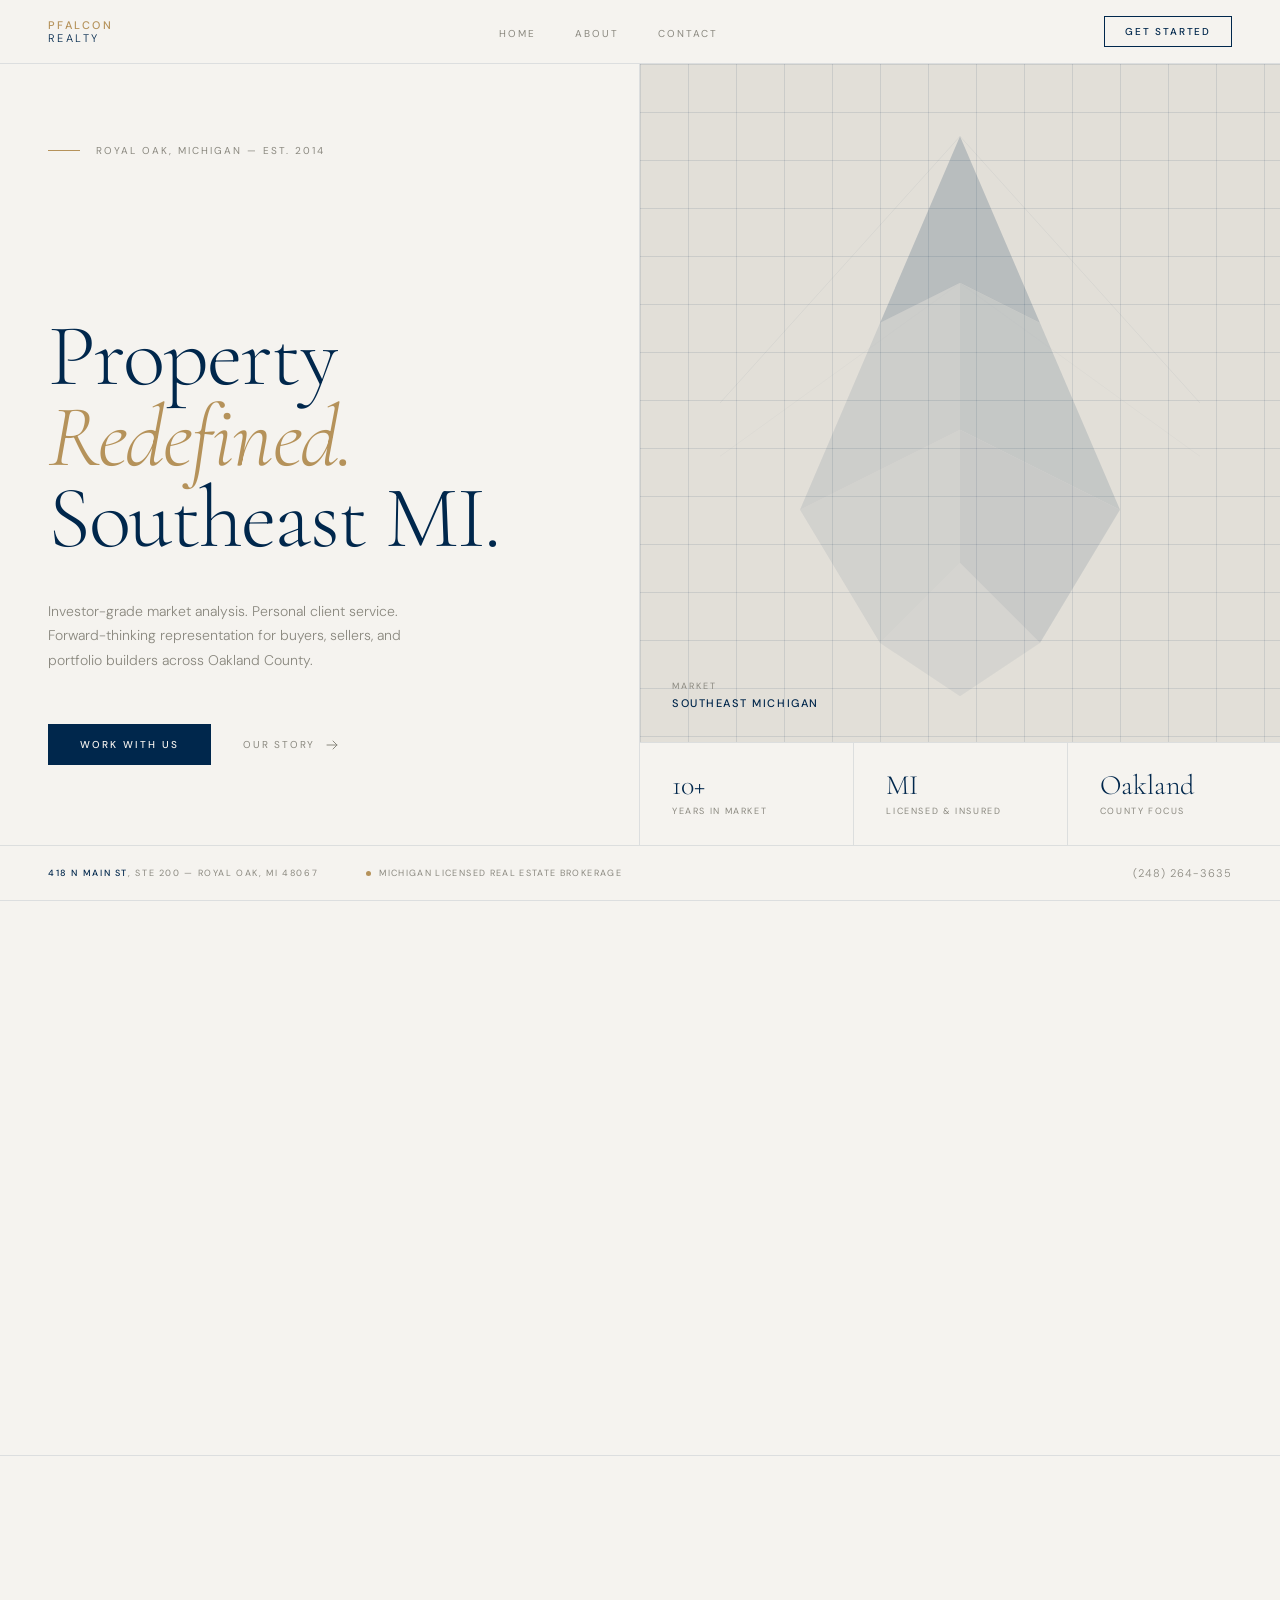
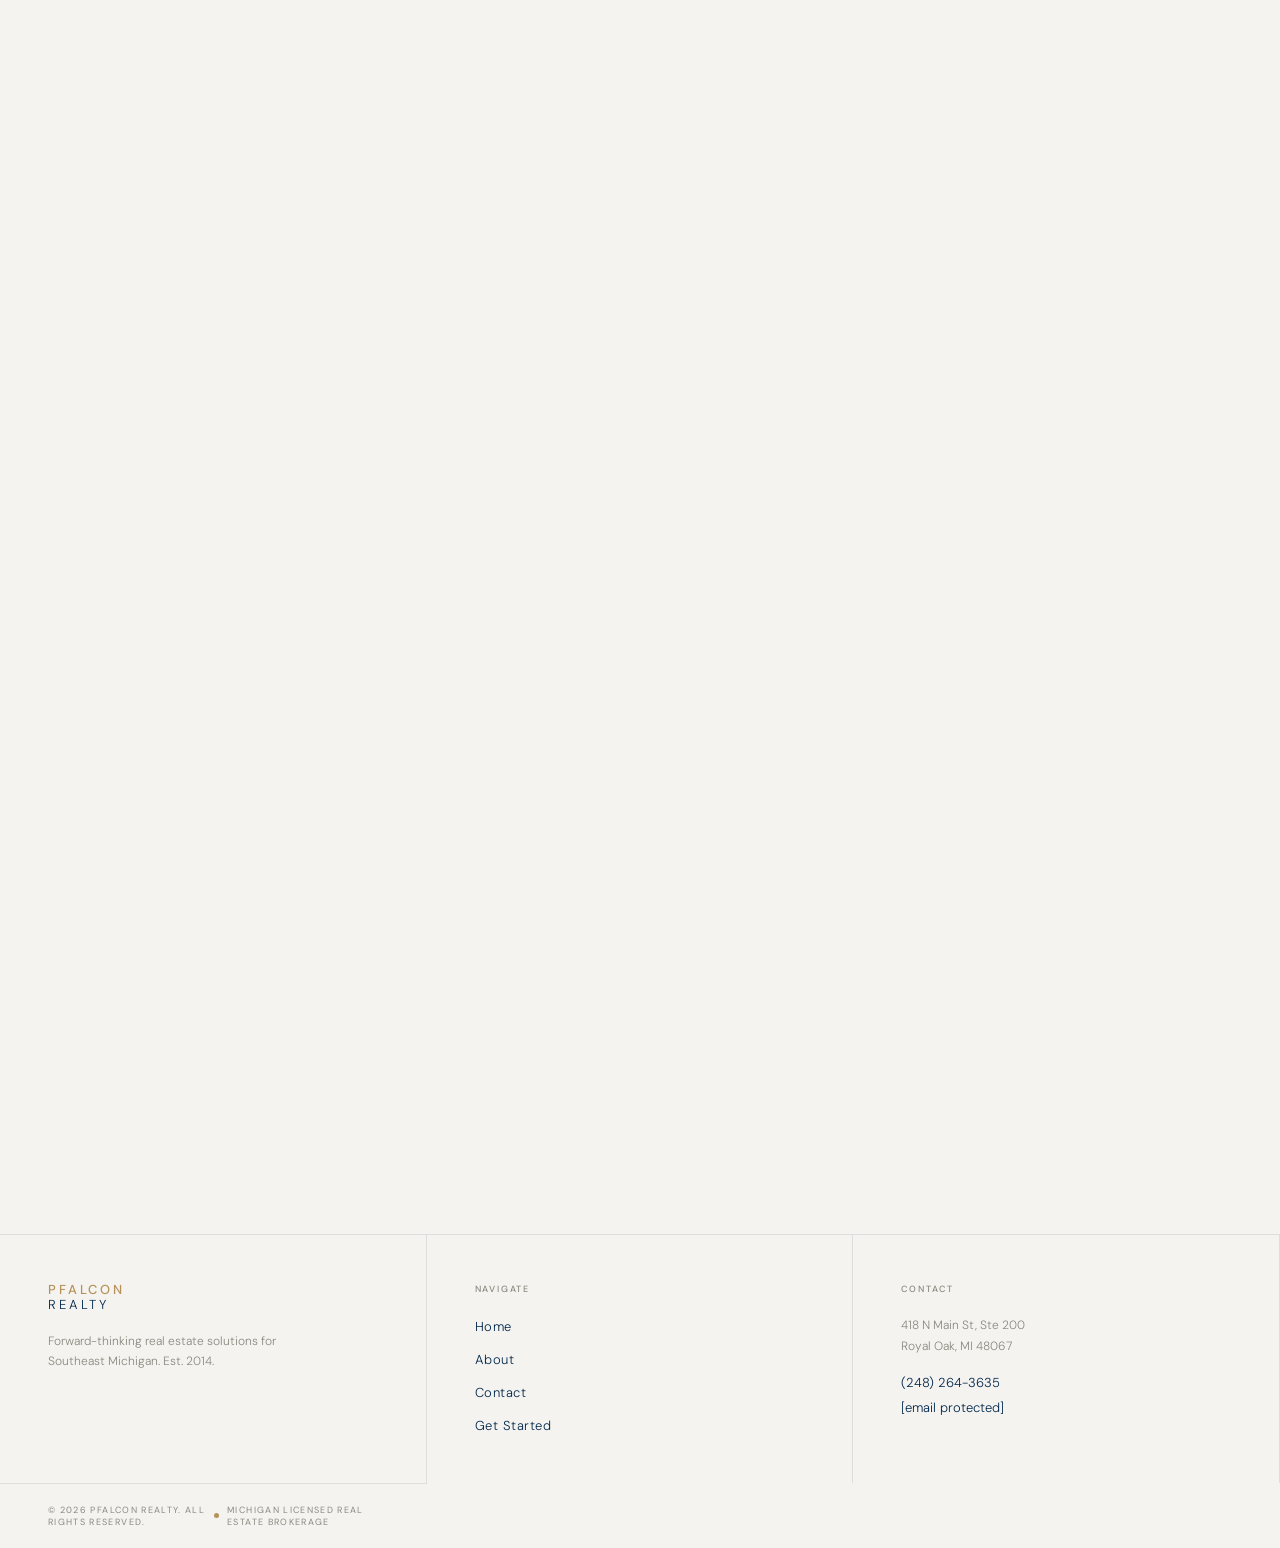
==== commit 95eaf754: "Hero: bolder falcon mark" ====
--- a/index.html
+++ b/index.html
@@ -231,7 +231,7 @@
     display: flex;
     align-items: center;
     justify-content: center;
-    opacity: 0.08;
+    opacity: 0.18;
   }
   .hero-visual::before {
     content: '';
@@ -771,7 +771,7 @@
   <div class="hero-right">
     <div class="hero-visual">
       <div class="falcon-geo">
-        <svg width="520" height="520" viewBox="0 0 480 480" fill="none">
+        <svg width="680" height="680" viewBox="0 0 480 480" fill="none">
           <polygon points="240,40 300,180 240,150 180,180" fill="#00274C"/>
           <polygon points="240,150 300,180 360,320 240,260" fill="#00274C" opacity="0.7"/>
           <polygon points="240,150 180,180 120,320 240,260" fill="#00274C" opacity="0.5"/>
@@ -964,7 +964,7 @@
     <div class="footer-contact-label">Contact</div>
     <p class="footer-address">418 N Main St, Ste 200<br>Royal Oak, MI 48067</p>
     <a class="footer-phone" href="tel:2482643635">(248) 264-3635</a>
-    <a class="footer-phone" href="mailto:pmotley@pfalconrealty.com">pmotley@pfalconrealty.com</a>
+    <a class="footer-phone" href="/cdn-cgi/l/email-protection#87f7eae8f3ebe2fec7f7e1e6ebe4e8e9f5e2e6ebf3fea9e4e8ea"><span class="__cf_email__" data-cfemail="bdcdd0d2c9d1d8c4fdcddbdcd1ded2d3cfd8dcd1c9c493ded2d0">[email&#160;protected]</span></a>
   </div>
   <div class="footer-bottom">
     <span class="footer-copy">© 2026 PFALCON Realty. All rights reserved.</span>
@@ -975,19 +975,8 @@
   </div>
 </footer>
 
-<script>
+<script data-cfasync="false" src="/cdn-cgi/scripts/5c5dd728/cloudflare-static/email-decode.min.js"></script><script>
   // Scroll reveal
   const observer = new IntersectionObserver((entries) => {
     entries.forEach(el => {
-      if (el.isIntersecting) {
-        el.target.classList.add('visible');
-        observer.unobserve(el.target);
-      }
-    });
-  }, { threshold: 0.12 });
-
-  document.querySelectorAll('.reveal').forEach(el => observer.observe(el));
-</script>
-
-</body>
-</html>
+      
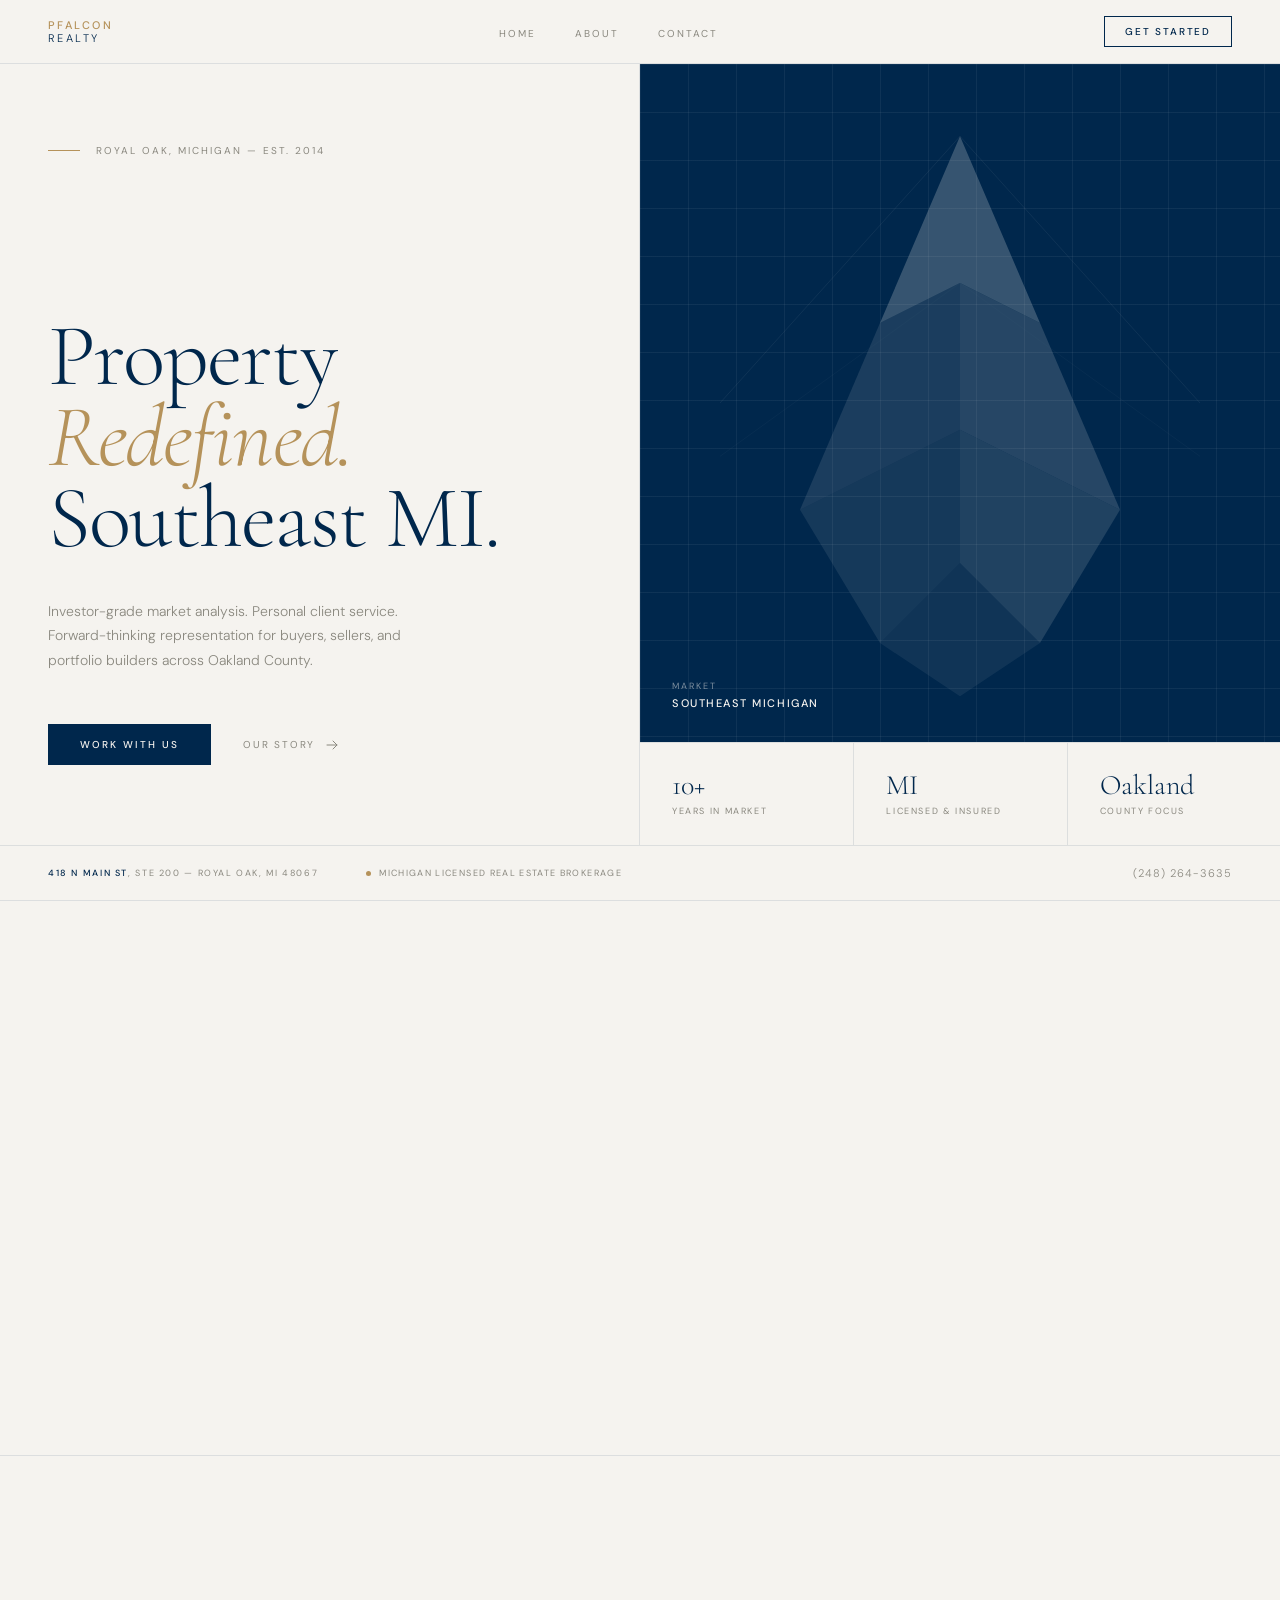
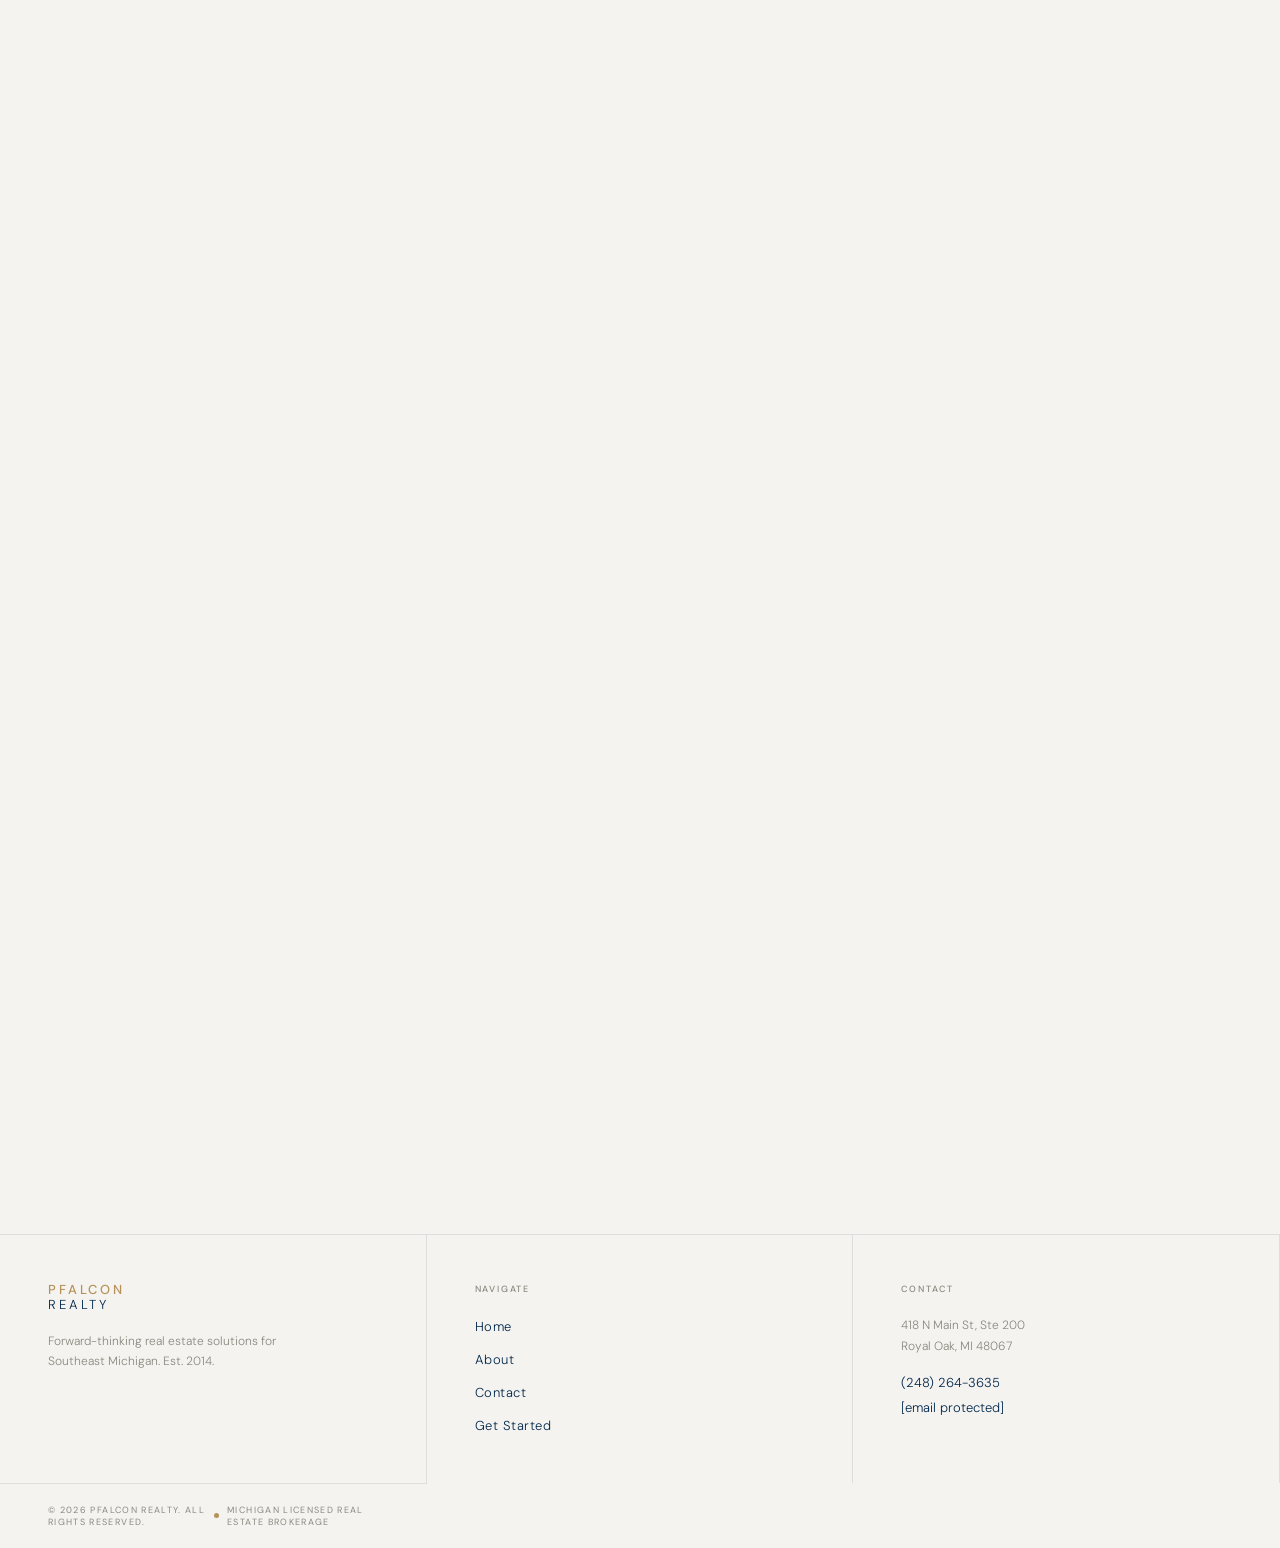
==== commit eed1f297: "Hero: dark navy panel with light falcon" ====
--- a/index.html
+++ b/index.html
@@ -220,7 +220,7 @@
   .hero-visual {
     position: relative;
     overflow: hidden;
-    background: #e2dfd8;
+    background: #00274C;
     opacity: 0;
     animation: fadeIn 1.2s ease 0.3s forwards;
     min-height: 400px;
@@ -231,15 +231,15 @@
     display: flex;
     align-items: center;
     justify-content: center;
-    opacity: 0.18;
+    opacity: 0.22;
   }
   .hero-visual::before {
     content: '';
     position: absolute;
     inset: 0;
     background-image:
-      linear-gradient(var(--rule) 1px, transparent 1px),
-      linear-gradient(90deg, var(--rule) 1px, transparent 1px);
+      linear-gradient(rgba(245,243,239,0.06) 1px, transparent 1px),
+      linear-gradient(90deg, rgba(245,243,239,0.06) 1px, transparent 1px);
     background-size: 48px 48px;
     z-index: 1;
   }
@@ -256,7 +256,7 @@
     font-weight: 400;
     letter-spacing: 0.22em;
     text-transform: uppercase;
-    color: var(--muted);
+    color: rgba(245,243,239,0.5);
     margin-bottom: 4px;
   }
   .hero-location-value {
@@ -264,7 +264,7 @@
     font-weight: 500;
     letter-spacing: 0.14em;
     text-transform: uppercase;
-    color: var(--ink);
+    color: #f5f3ef;
   }
 
   .hero-stats {
@@ -772,16 +772,16 @@
     <div class="hero-visual">
       <div class="falcon-geo">
         <svg width="680" height="680" viewBox="0 0 480 480" fill="none">
-          <polygon points="240,40 300,180 240,150 180,180" fill="#00274C"/>
-          <polygon points="240,150 300,180 360,320 240,260" fill="#00274C" opacity="0.7"/>
-          <polygon points="240,150 180,180 120,320 240,260" fill="#00274C" opacity="0.5"/>
-          <polygon points="240,260 360,320 300,420 240,360" fill="#00274C" opacity="0.6"/>
-          <polygon points="240,260 120,320 180,420 240,360" fill="#00274C" opacity="0.4"/>
-          <polygon points="240,360 300,420 240,460 180,420" fill="#00274C" opacity="0.3"/>
-          <line x1="240" y1="40" x2="420" y2="240" stroke="#00274C" stroke-width="0.5" opacity="0.4"/>
-          <line x1="240" y1="40" x2="60" y2="240" stroke="#00274C" stroke-width="0.5" opacity="0.4"/>
-          <line x1="240" y1="150" x2="420" y2="280" stroke="#00274C" stroke-width="0.5" opacity="0.2"/>
-          <line x1="240" y1="150" x2="60" y2="280" stroke="#00274C" stroke-width="0.5" opacity="0.2"/>
+          <polygon points="240,40 300,180 240,150 180,180" fill="#f5f3ef"/>
+          <polygon points="240,150 300,180 360,320 240,260" fill="#f5f3ef" opacity="0.7"/>
+          <polygon points="240,150 180,180 120,320 240,260" fill="#f5f3ef" opacity="0.5"/>
+          <polygon points="240,260 360,320 300,420 240,360" fill="#f5f3ef" opacity="0.6"/>
+          <polygon points="240,260 120,320 180,420 240,360" fill="#f5f3ef" opacity="0.4"/>
+          <polygon points="240,360 300,420 240,460 180,420" fill="#f5f3ef" opacity="0.3"/>
+          <line x1="240" y1="40" x2="420" y2="240" stroke="#f5f3ef" stroke-width="0.5" opacity="0.4"/>
+          <line x1="240" y1="40" x2="60" y2="240" stroke="#f5f3ef" stroke-width="0.5" opacity="0.4"/>
+          <line x1="240" y1="150" x2="420" y2="280" stroke="#f5f3ef" stroke-width="0.5" opacity="0.2"/>
+          <line x1="240" y1="150" x2="60" y2="280" stroke="#f5f3ef" stroke-width="0.5" opacity="0.2"/>
         </svg>
       </div>
       <div class="hero-location">
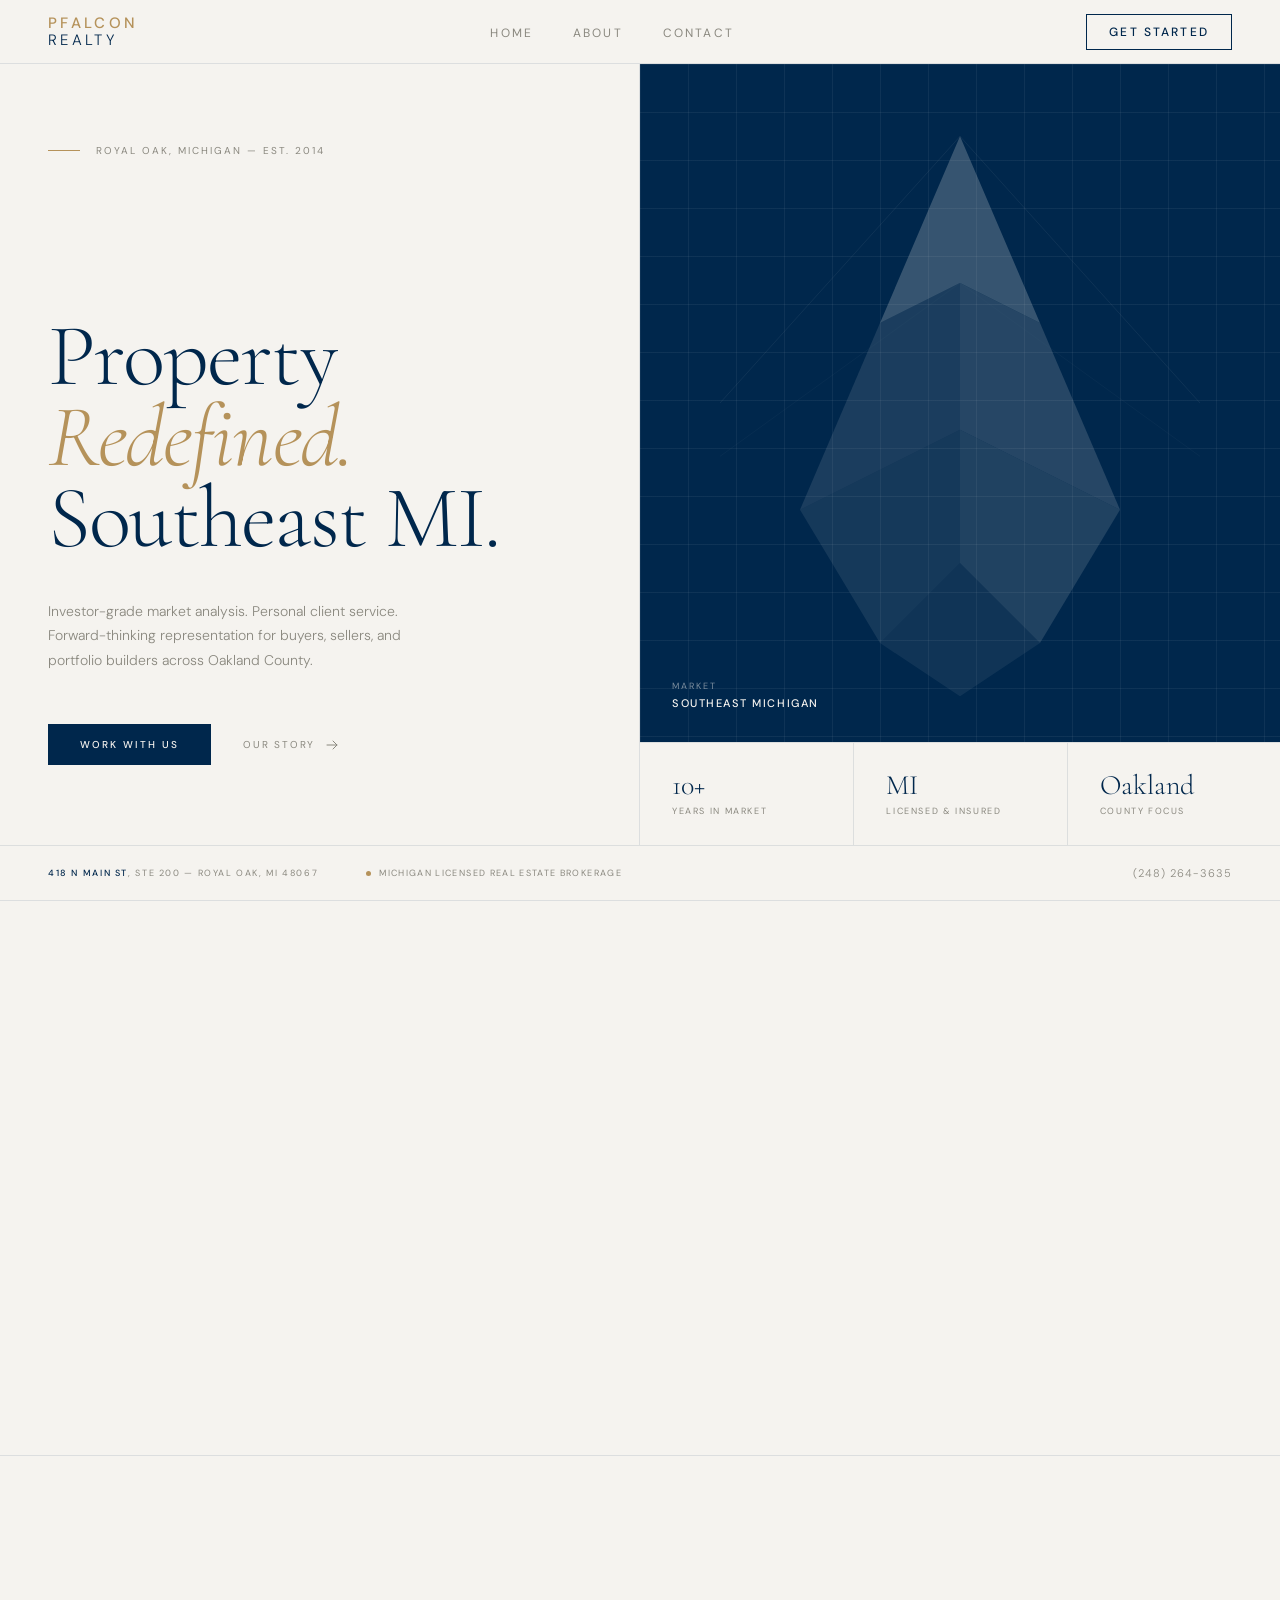
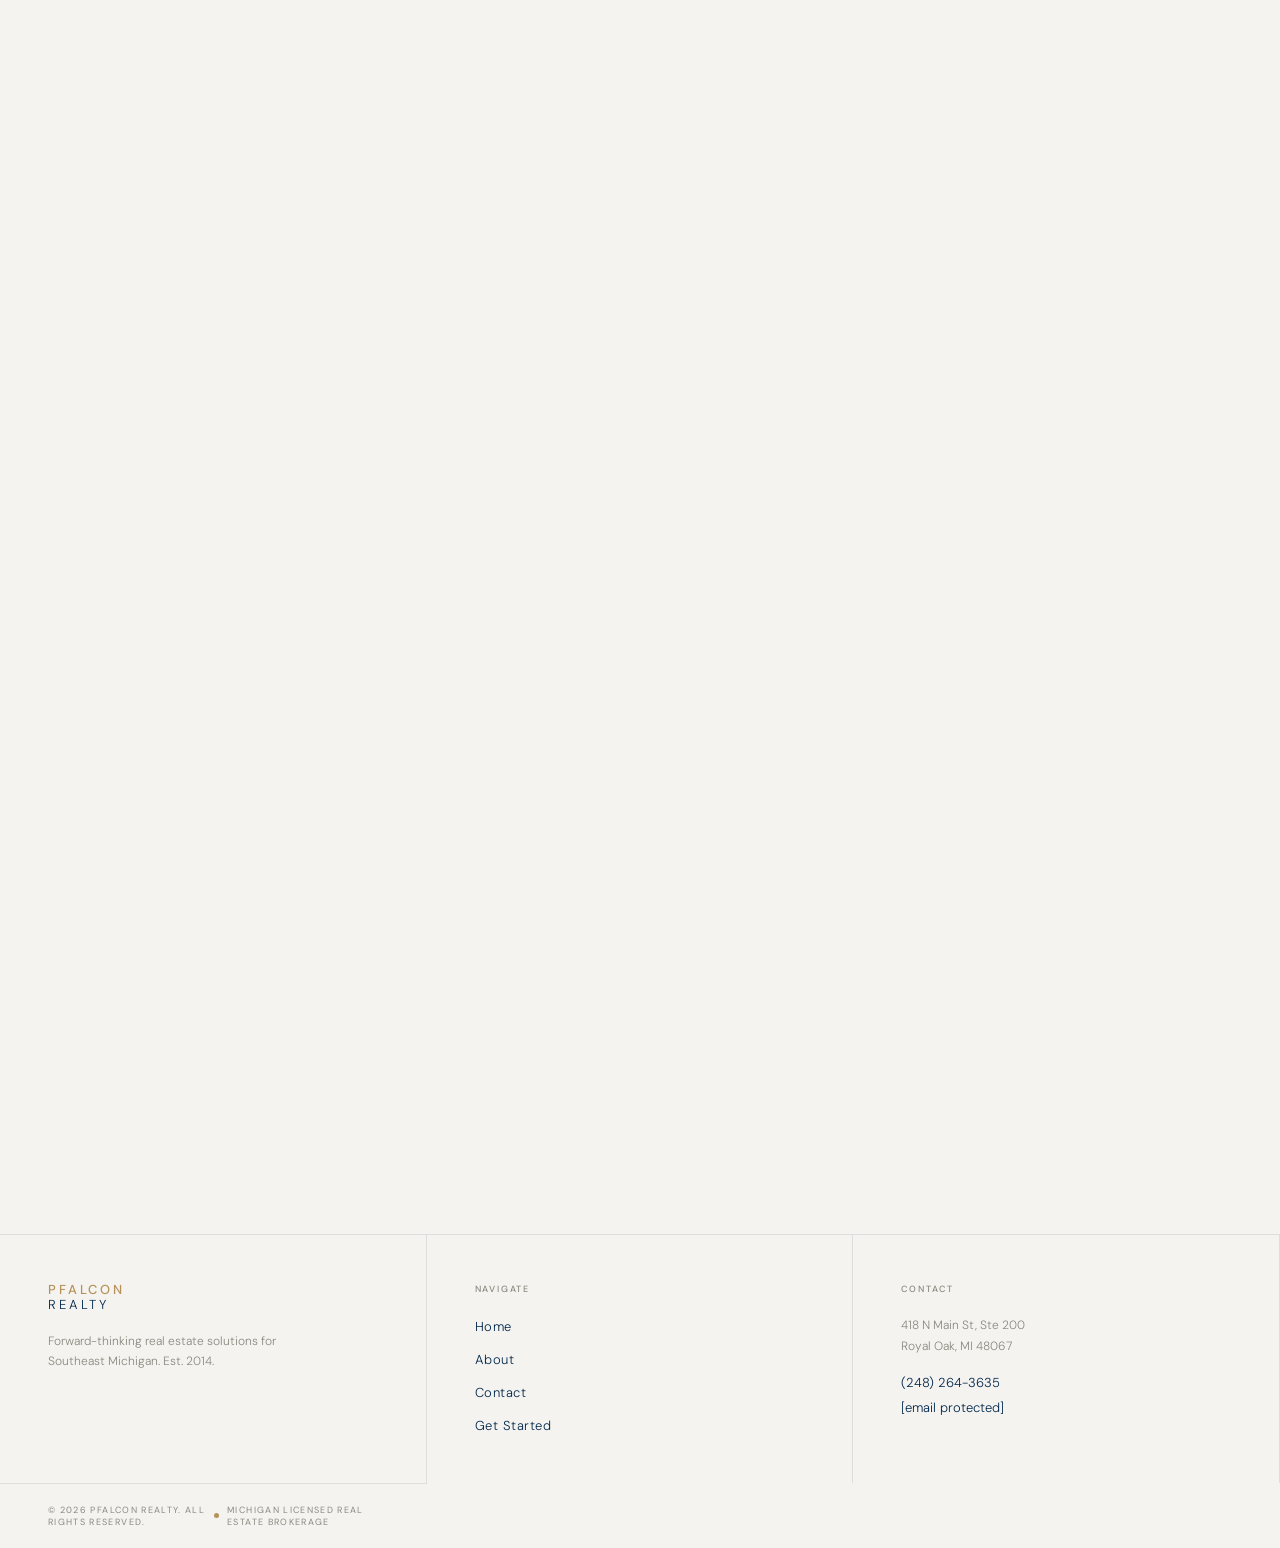
==== commit 097ba556: "Nav: larger, more visible header type" ====
--- a/index.html
+++ b/index.html
@@ -53,13 +53,13 @@
     gap: 2px;
   }
   .nav-logo-top {
-    font-size: 11px;
+    font-size: 15px;
     font-weight: 500;
     letter-spacing: 0.22em;
     color: var(--accent);
   }
   .nav-logo-bottom {
-    font-size: 11px;
+    font-size: 15px;
     font-weight: 300;
     letter-spacing: 0.22em;
     color: var(--ink);
@@ -70,7 +70,7 @@
     list-style: none;
   }
   .nav-links a {
-    font-size: 10px;
+    font-size: 12px;
     font-weight: 400;
     letter-spacing: 0.18em;
     text-transform: uppercase;
@@ -80,14 +80,14 @@
   }
   .nav-links a:hover { color: var(--ink); }
   .nav-cta {
-    font-size: 10px;
+    font-size: 12px;
     font-weight: 500;
     letter-spacing: 0.18em;
     text-transform: uppercase;
     text-decoration: none;
     color: var(--ink);
     border: 0.5px solid var(--ink);
-    padding: 8px 20px;
+    padding: 9px 22px;
     transition: background 0.2s, color 0.2s;
   }
   .nav-cta:hover { background: var(--ink); color: var(--paper); }
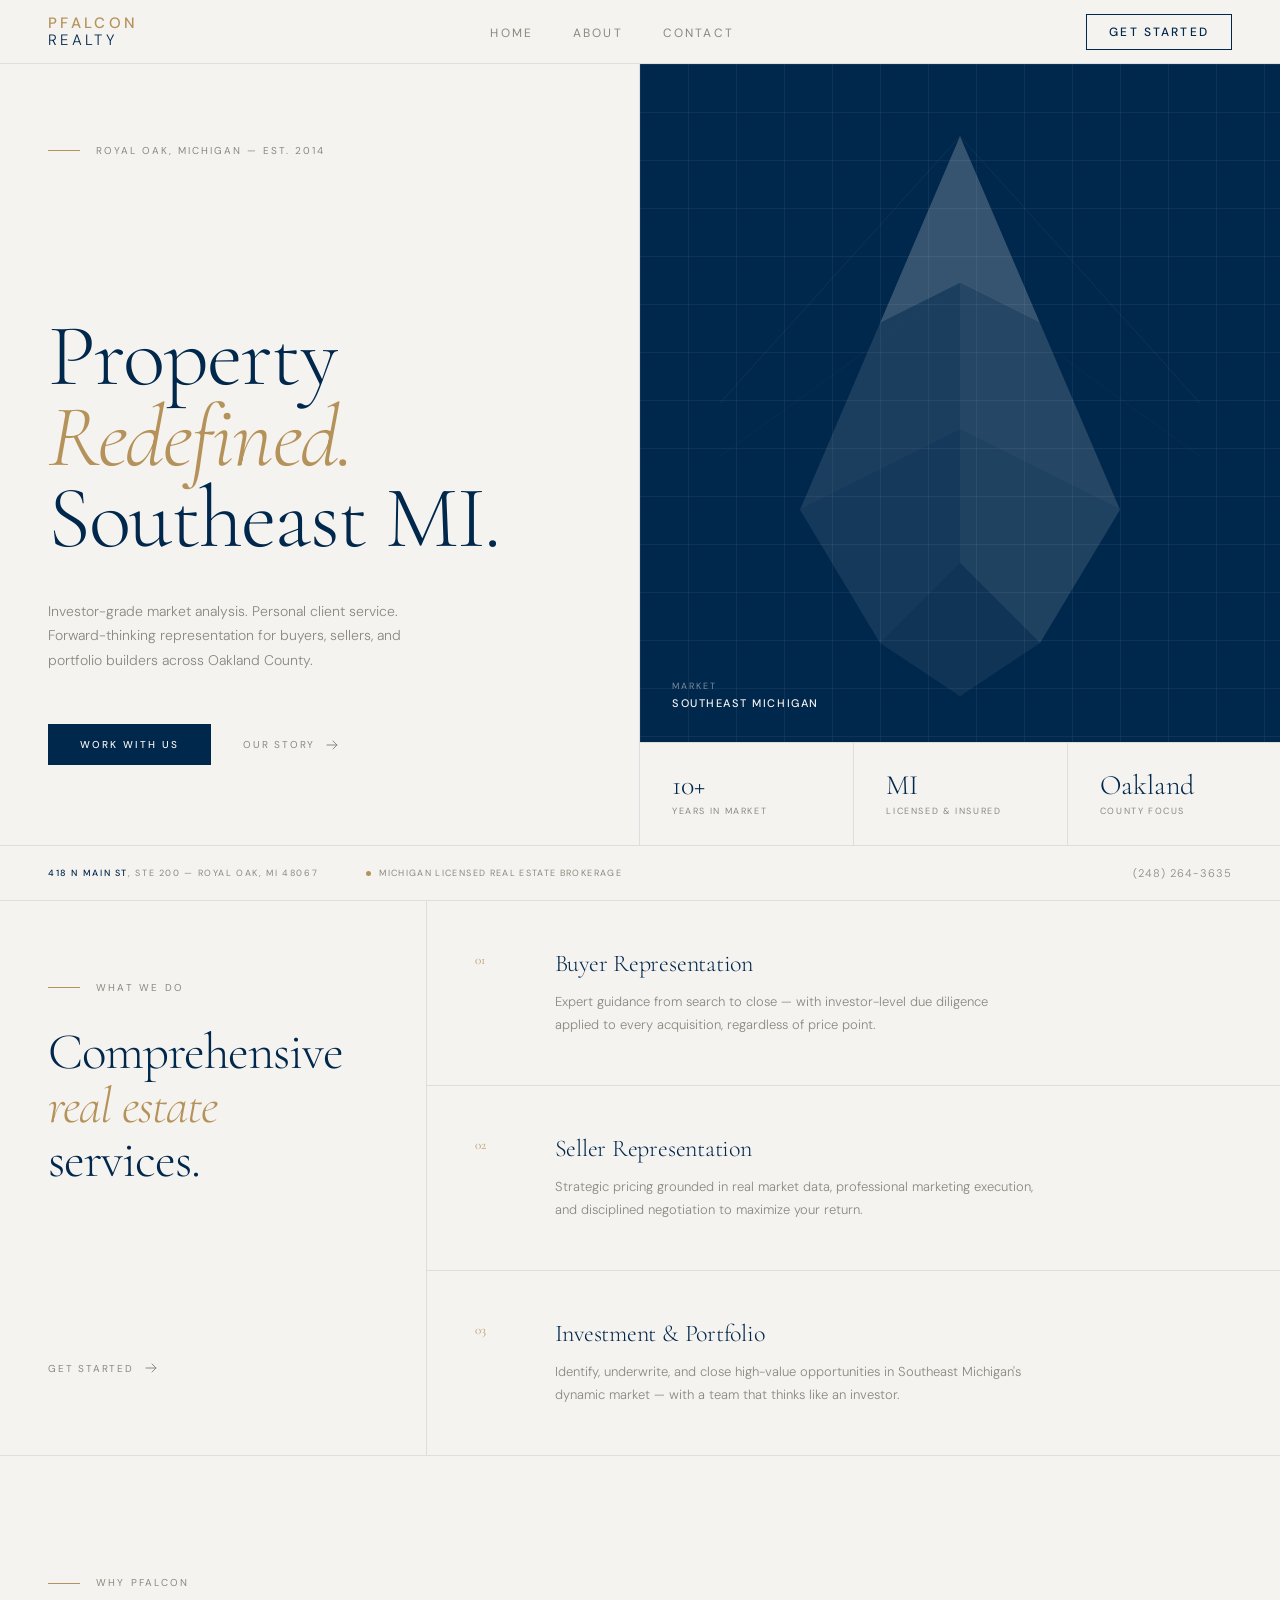
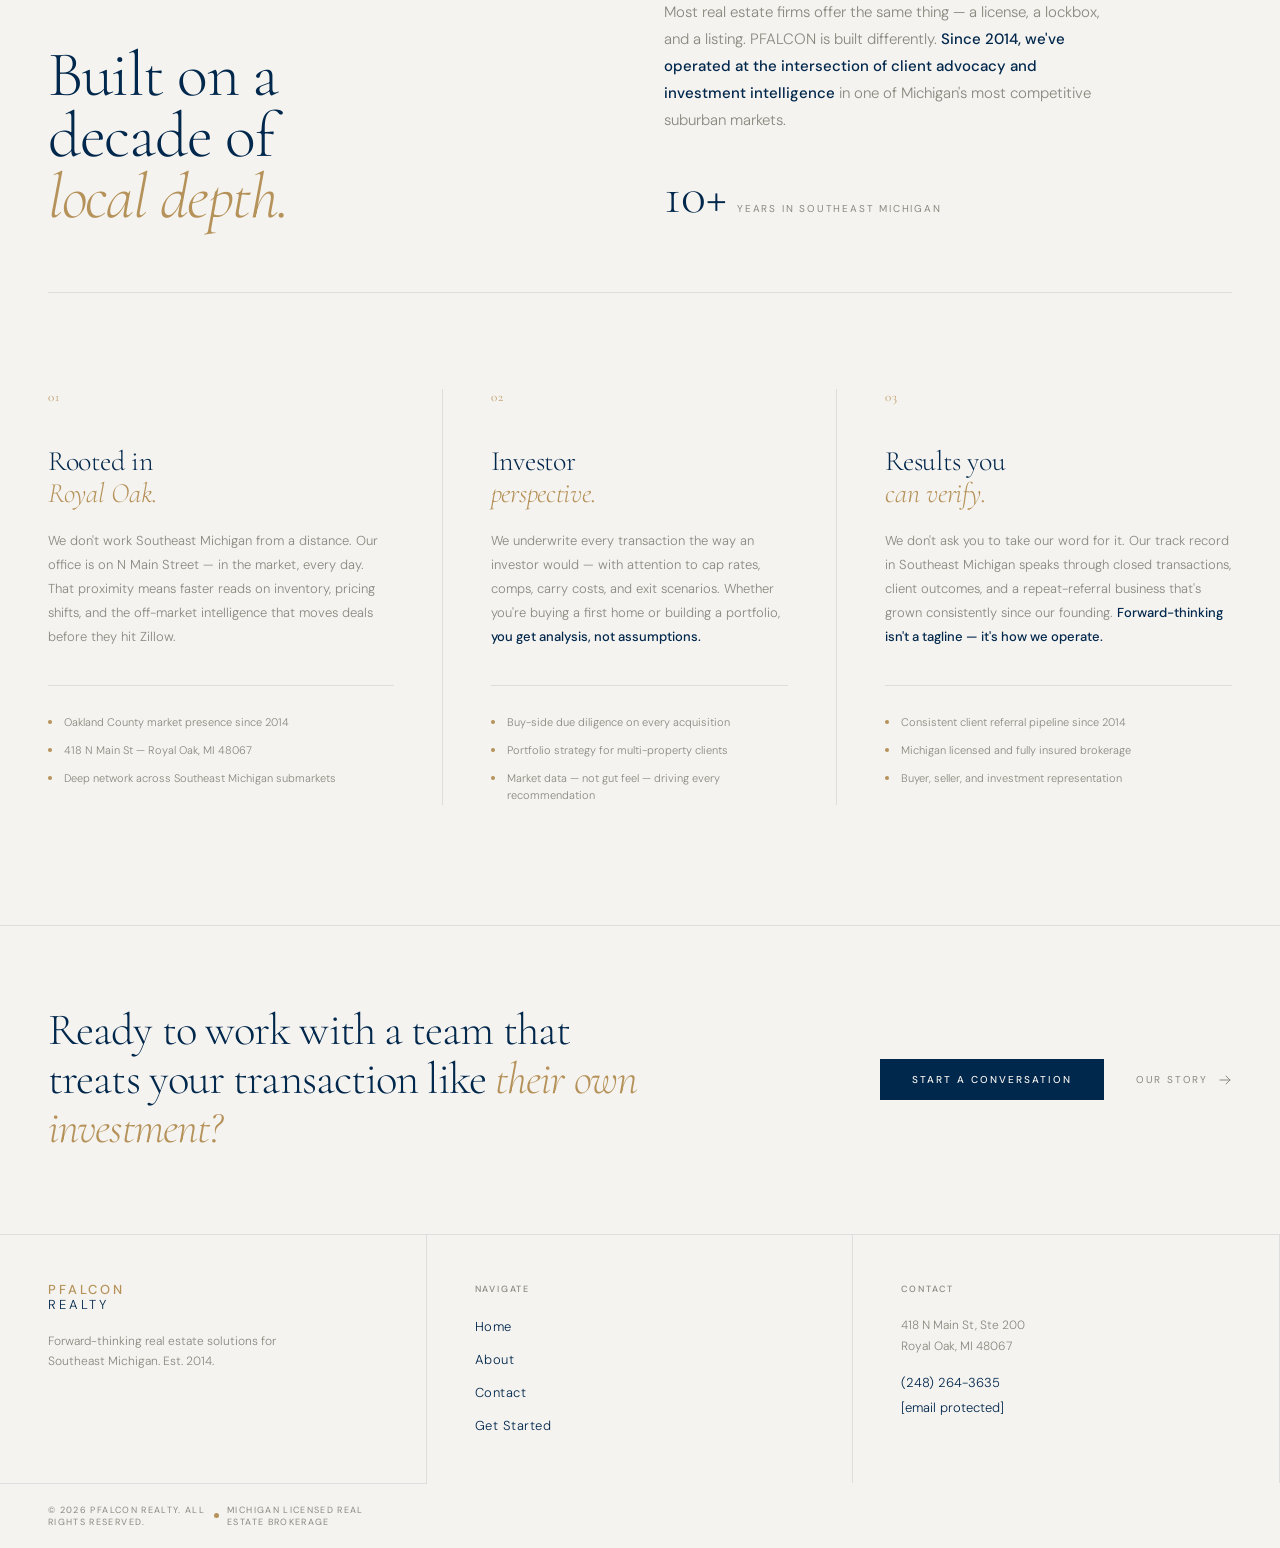
==== commit 8903a773: "Fix: remove reveal animation dependency, all content always visible" ====
--- a/index.html
+++ b/index.html
@@ -666,16 +666,15 @@
      SCROLL REVEAL
   ════════════════════════════════ */
   .reveal {
-    opacity: 0;
-    transform: translateY(20px);
-    transition: opacity 0.7s ease, transform 0.7s ease;
+    opacity: 1;
+    transform: translateY(0);
   }
   .reveal.visible {
     opacity: 1;
     transform: translateY(0);
   }
-  .reveal-delay-1 { transition-delay: 0.1s; }
-  .reveal-delay-2 { transition-delay: 0.25s; }
+  .reveal-delay-1 { }
+  .reveal-delay-2 { }
   .reveal-delay-3 { transition-delay: 0.4s; }
 
   /* ════════════════════════════════
